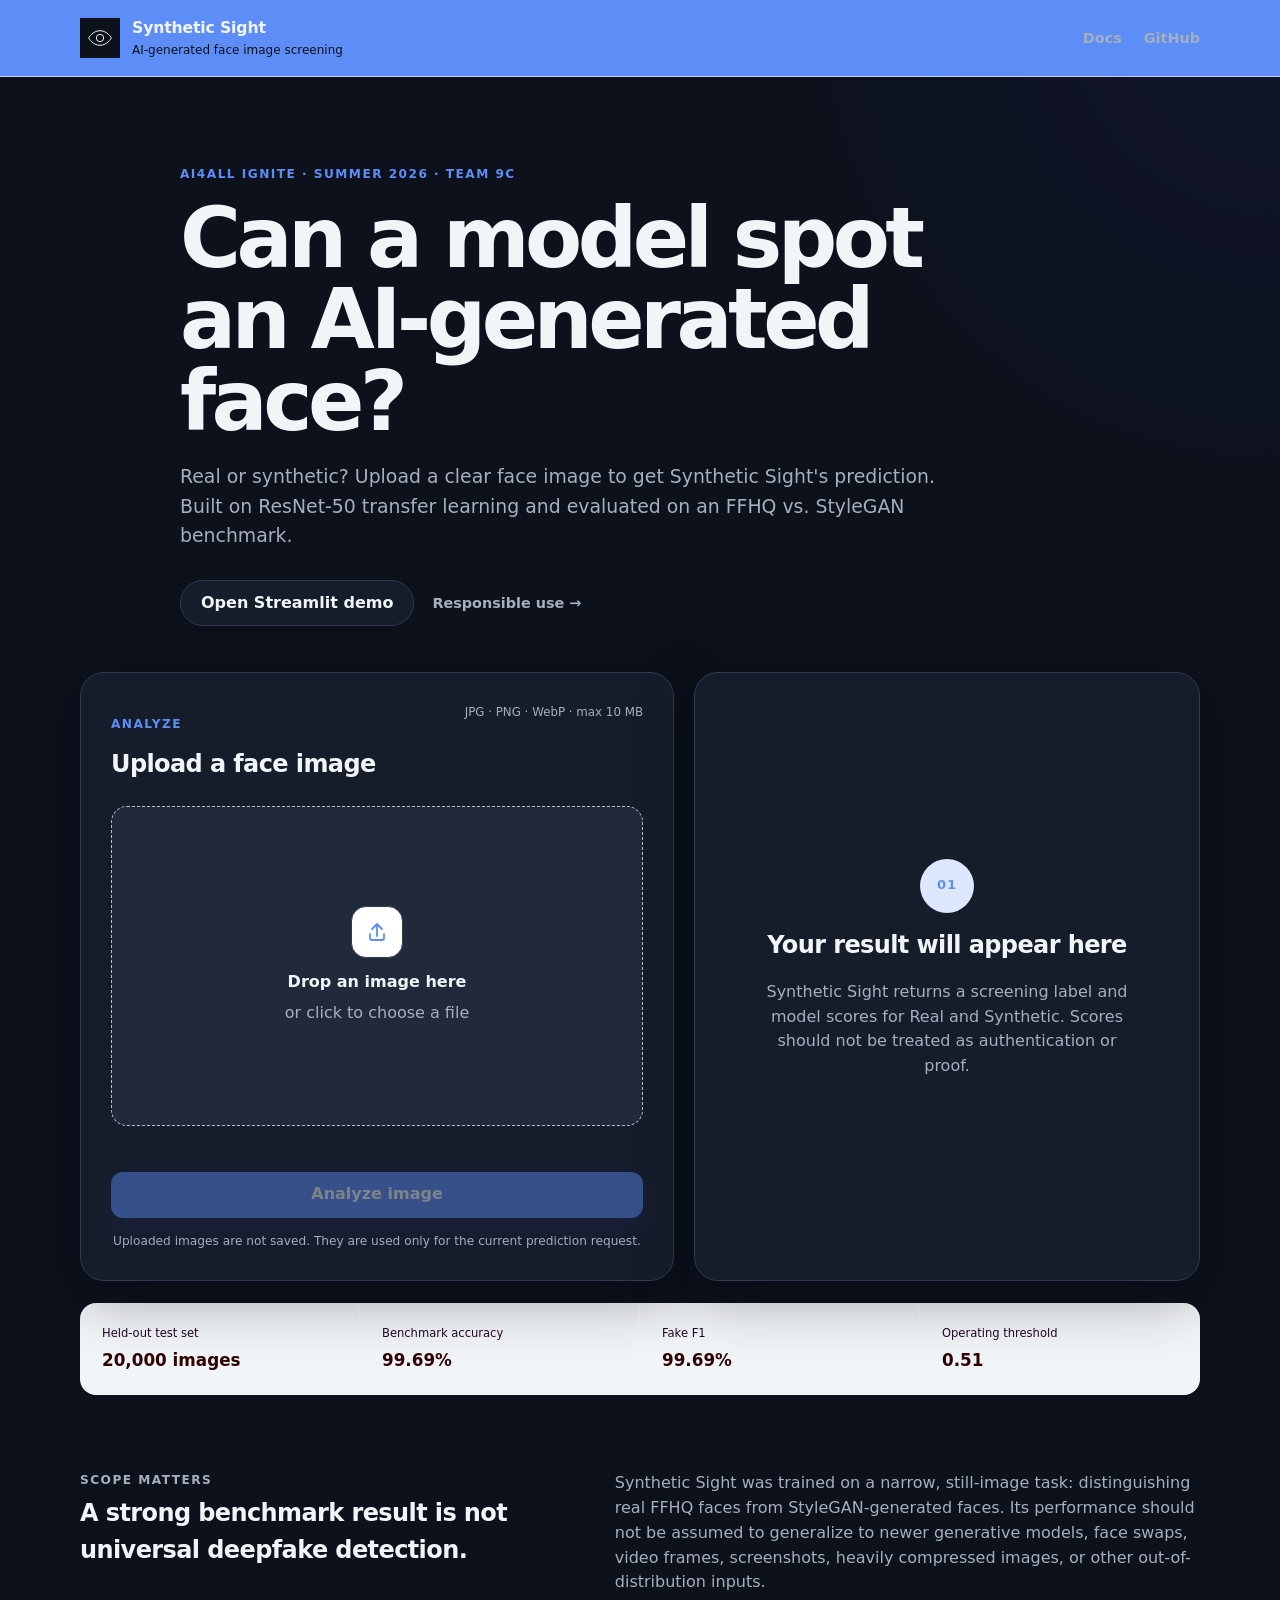
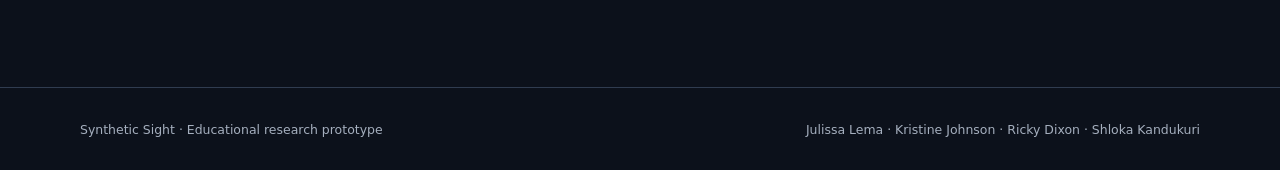
==== docs/index.html @ 26581210 "Publish frontend through GitHub Pages" ====
<!doctype html>
<html lang="en">
<head>
  <meta charset="utf-8" />
  <meta name="viewport" content="width=device-width, initial-scale=1" />
  <meta
    name="description"
    content="Synthetic Sight — a research prototype for screening still face images for StyleGAN-like synthetic patterns."
  />
  <meta name="theme-color" content="#111827" />
  <title>Synthetic Sight</title>
  <link rel="stylesheet" href="./styles.css" />
</head>
<body>
  <header class="site-header">
    <div class="shell header-inner">
      <a class="brand" href="./" aria-label="Synthetic Sight home">
        <span class="brand-mark" aria-hidden="true">
          <svg viewBox="0 0 64 64" role="img">
            <path d="M4 32s10-18 28-18 28 18 28 18-10 18-28 18S4 32 4 32Z"></path>
            <circle cx="32" cy="32" r="9"></circle>
          </svg>
        </span>
        <span>
          <strong>Synthetic Sight</strong>
          <small>AI-generated face image screening</small>
        </span>
      </a>

      <nav class="nav-links" aria-label="Project links">
        <a href="https://github.com/kristinealli/SyntheticSight/tree/main/docs" target="_blank" rel="noreferrer">Docs</a>
        <a href="https://github.com/kristinealli/SyntheticSight" target="_blank" rel="noreferrer">GitHub</a>
      </nav>
    </div>
  </header>

  <main>
    <section class="hero shell">
      <div class="eyebrow">AI4ALL Ignite · Summer 2026 · Team 9C</div>
      <h1>Can a model spot an AI-generated face?</h1>
      <p class="hero-copy">
        Real or synthetic? Upload a clear face image to get Synthetic Sight's prediction.
        Built on ResNet-50 transfer learning and evaluated on an FFHQ vs. StyleGAN benchmark.
      </p>
      <div class="hero-actions">
        <a class="button button-secondary" id="streamlit-link"
          href="https://syntheticsight-ai4allgroup09c.streamlit.app/"
          target="_blank" rel="noreferrer">Open Streamlit demo</a>
        <a class="text-link" href="https://github.com/kristinealli/SyntheticSight/blob/main/docs/bias-and-ethics.md"
          target="_blank" rel="noreferrer">Responsible use →</a>
      </div>
    </section>

    <section class="workspace shell" aria-labelledby="analyze-heading">
      <div class="panel upload-panel">
        <div class="panel-heading">
          <div>
            <p class="section-kicker">Analyze</p>
            <h2 id="analyze-heading">Upload a face image</h2>
          </div>
          <span class="format-note">JPG · PNG · WebP · max 10 MB</span>
        </div>

        <input id="file-input" type="file" accept="image/jpeg,image/png,image/webp" hidden />

        <div
          id="drop-zone"
          class="drop-zone"
          role="button"
          tabindex="0"
          aria-controls="file-input"
          aria-label="Choose an image or drop an image here"
        >
          <div id="drop-prompt" class="drop-prompt">
            <div class="upload-icon" aria-hidden="true">
              <svg viewBox="0 0 24 24">
                <path d="M12 16V4m0 0L7 9m5-5 5 5M5 14v4a2 2 0 0 0 2 2h10a2 2 0 0 0 2-2v-4"></path>
              </svg>
            </div>
            <strong>Drop an image here</strong>
            <span>or click to choose a file</span>
          </div>

          <div id="preview-wrap" class="preview-wrap" hidden>
            <img id="image-preview" alt="Preview of selected image" />
            <button id="change-image" class="image-action" type="button">Choose another</button>
          </div>
        </div>

        <div id="status" class="status" role="status" aria-live="polite"></div>

        <button id="analyze-button" class="button button-primary analyze-button" type="button" disabled>
          Analyze image
        </button>

        <p class="privacy-note">
          Uploaded images are not saved. They are used only for the current prediction request.
        </p>
      </div>

      <aside class="panel result-panel" aria-labelledby="result-heading">
        <div id="result-empty" class="result-empty">
          <div class="result-icon" aria-hidden="true">01</div>
          <h2 id="result-heading">Your result will appear here</h2>
          <p>
            Synthetic Sight returns a screening label and model scores for Real and Synthetic.
            Scores should not be treated as authentication or proof.
          </p>
        </div>

        <div id="result-content" hidden>
          <p class="section-kicker">Screening result</p>
          <div class="result-title-row">
            <div>
              <h2 id="result-label">—</h2>
              <p id="result-summary" class="result-summary"></p>
            </div>
            <span id="result-badge" class="result-badge"></span>
          </div>

          <div class="score-block">
            <div class="score-row">
              <div class="score-label">
                <span>Synthetic score</span>
                <strong id="synthetic-score">—</strong>
              </div>
              <div class="meter" aria-hidden="true">
                <span id="synthetic-meter"></span>
              </div>
            </div>

            <div class="score-row">
              <div class="score-label">
                <span>Real score</span>
                <strong id="real-score">—</strong>
              </div>
              <div class="meter" aria-hidden="true">
                <span id="real-meter"></span>
              </div>
            </div>
          </div>

          <dl class="result-meta">
            <div>
              <dt>Decision threshold</dt>
              <dd id="threshold">—</dd>
            </div>
            <div>
              <dt>Model</dt>
              <dd>ResNet-50</dd>
            </div>
          </dl>

          <div class="caveat">
            <strong>Interpret with care.</strong>
            <p id="caveat-text">
              Screening indication only; this prediction does not authenticate image provenance.
            </p>
          </div>
        </div>
      </aside>
    </section>

    <section class="model-strip shell" aria-label="Model summary">
      <div>
        <span>Held-out test set</span>
        <strong>20,000 images</strong>
      </div>
      <div>
        <span>Benchmark accuracy</span>
        <strong>99.69%</strong>
      </div>
      <div>
        <span>Fake F1</span>
        <strong>99.69%</strong>
      </div>
      <div>
        <span>Operating threshold</span>
        <strong>0.51</strong>
      </div>
    </section>

    <section class="scope shell">
      <div>
        <p class="section-kicker">Scope matters</p>
        <h2>A strong benchmark result is not universal deepfake detection.</h2>
      </div>
      <p>
        Synthetic Sight was trained on a narrow, still-image task: distinguishing real FFHQ faces from StyleGAN-generated faces.
        Its performance should not be assumed to generalize to newer generative models, face swaps, video frames, screenshots,
        heavily compressed images, or other out-of-distribution inputs.
      </p>
    </section>
  </main>

  <footer class="site-footer">
    <div class="shell footer-inner">
      <p>Synthetic Sight · Educational research prototype</p>
      <p>Julissa Lema · Kristine Johnson · Ricky Dixon · Shloka Kandukuri</p>
    </div>
  </footer>

  <script src="./config.js"></script>
  <script src="./app.js"></script>
</body>
</html>
---- docs/styles.css ----
/* :root {
  --bg: #1A150B;
  --surface: #5B342B;
  --surface-muted: #3D3421;
  --ink: hsl(F1DDD0);
  --ink-soft: #faf4f3;
  --line: #F3E6CB;
  --accent: #D25149;
  --accent-dark: #65231F;
  --accent-soft: #EQAF8E;
  --synthetic: #D25149;
  --real: #635639;
  --danger: #402B1C;
  --danger-soft: #E0AF8E;
  --shadow: 0 18px 60px rgba(17, 24, 39, 0.08);
  --radius-lg: 24px;
  --radius-md: 16px;
  --radius-sm: 10px;
  --shell: 1120px;
} */

/* :root {
  --bg: #0E0E11;
  --surface: #1A1A20;
  --surface-muted: #25252D;

  --ink: #F5F2EE;
  --ink-soft: #AAA7B0;
  --line: #35353F;

  --accent: #D95D67;
  --accent-dark: #913C45;
  --accent-soft: #F7DADD;

  --synthetic: #D95D67;
  --real: #6F8F84;

  --danger: #B6434D;
  --danger-soft: #F8DEDF;

  --shadow: 0 18px 60px rgba(0, 0, 0, 0.28);
  --radius-lg: 24px;
  --radius-md: 16px;
  --radius-sm: 10px;
  --shell: 1120px;
} */

:root {
  --bg: #0C111B;
  --surface: #151D2B;
  --surface-muted: #202A3B;

  --ink: #F2F5F8;
  --ink-soft: #A5AFBE;
  --line: #303C50;

  --accent: #5D8EF7;
  --accent-dark: #315DBA;
  --accent-soft: #DDE8FF;

  --synthetic: #E56473;
  --real: #61A89D;

  --danger: #C94958;
  --danger-soft: #F7DDE1;

  --shadow: 0 18px 60px rgba(4, 9, 20, 0.36);
  --radius-lg: 24px;
  --radius-md: 16px;
  --radius-sm: 10px;
  --shell: 1120px;
}

/* :root {
  --bg: #17120F;
  --surface: #2A201C;
  --surface-muted: #382B25;

  --ink: #F1E8DE;
  --ink-soft: #C2B4A7;
  --line: #514039;

  --accent: #D4655B;
  --accent-dark: #8A3933;
  --accent-soft: #F2CFC8;

  --synthetic: #D4655B;
  --real: #8A9270;

  --danger: #A7423A;
  --danger-soft: #F3D3CE;

  --shadow: 0 18px 60px rgba(12, 7, 5, 0.34);
  --radius-lg: 24px;
  --radius-md: 16px;
  --radius-sm: 10px;
  --shell: 1120px;
} */

* {
  box-sizing: border-box;
}

html {
  scroll-behavior: smooth;
}

body {
  margin: 0;
  background:
    radial-gradient(circle at top right, rgba(79, 70, 229, 0.08), transparent 34rem),
    var(--bg);
  color: var(--ink);
  font-family:
    Inter, ui-sans-serif, system-ui, -apple-system, BlinkMacSystemFont, "Segoe UI",
    sans-serif;
  line-height: 1.55;
}

button,
input {
  font: inherit;
}

button,
a {
  -webkit-tap-highlight-color: transparent;
}

a {
  color: inherit;
}

.shell {
  width: min(calc(100% - 40px), var(--shell));
  margin-inline: auto;
}

.site-header {
  border-bottom: 1px solid rgba(223, 227, 232, 0.8);
  background:#5D8EF7;
  backdrop-filter: blur(14px);
  position: sticky;
  top: 0;
  z-index: 20;
}

.header-inner,
.footer-inner {
  display: flex;
  align-items: center;
  justify-content: space-between;
  gap: 24px;
}

.header-inner {
  min-height: 76px;
}

.brand {
  display: inline-flex;
  align-items: center;
  gap: 12px;
  text-decoration: none;
}

.brand-mark {
  width: 40px;
  height: 40px;
  display: grid;
  place-items: center;cd /
  border-radius: 12px;
  background: var(--bg);
}

.brand-mark svg {
  width: 26px;
  height: 26px;
  fill: none;
  stroke: white;
  stroke-width: 2.3;
}

.brand strong,
.brand small {
  display: block;
}

.brand strong {
  font-size: 0.98rem;
  letter-spacing: -0.01em;
}

.brand small {
  margin-top: 1px;
  color:var(--bg);
  font-size: 0.75rem;
}

.nav-links {
  display: flex;
  gap: 22px;
}

.nav-links a,
.text-link {
  color: var(--ink-soft);
  text-decoration: none;
  font-size: 0.9rem;
  font-weight: 650;
}

.nav-links a:hover,
.text-link:hover {
  color: var(--ink);
}

.hero {
  padding: 88px 0 46px;
  max-width: 920px;
}

.eyebrow,
.section-kicker {
  color: var(--accent);
  font-size: 0.76rem;
  font-weight: 800;
  letter-spacing: 0.12em;
  text-transform: uppercase;
}

.hero h1 {
  max-width: 780px;
  margin: 14px 0 20px;
  font-size: clamp(2.6rem, 7vw, 5.2rem);
  line-height: 0.98;
  letter-spacing: -0.055em;
}

.hero-copy {
  max-width: 760px;
  margin: 0;
  color: var(--ink-soft);
  font-size: clamp(1rem, 2vw, 1.18rem);
}

.hero-actions {
  display: flex;
  align-items: center;
  gap: 18px;
  margin-top: 30px;
}

.button {
  border: 0;
  border-radius: 999px;
  cursor: pointer;
  display: inline-flex;
  align-items: center;
  justify-content: center;
  min-height: 46px;
  padding: 0 20px;
  font-weight: 750;
  text-decoration: none;
  transition: transform 0.16s ease, box-shadow 0.16s ease, opacity 0.16s ease;
}

.button:hover:not(:disabled) {
  transform: translateY(-1px);
}

.button-primary {
  color: rgb(249, 249, 249);
  background: var(--accent);
  box-shadow: 0 10px 24px rgba(79, 70, 229, 0.22);
}

.button-primary:hover:not(:disabled) {
  background: var(--accent-dark);
}

.button-secondary {
  background: var(--surface);
  border: 1px solid var(--line);
}

.button:disabled {
  cursor: not-allowed;
  opacity: 0.46;
}

.workspace {
  display: grid;
  grid-template-columns: minmax(0, 1.08fr) minmax(300px, 0.92fr);
  gap: 20px;
  align-items: stretch;
}

.panel {
  background: var(--surface);
  border: 1px solid var(--line);
  border-radius: var(--radius-lg);
  box-shadow: var(--shadow);
}

.upload-panel {
  padding: 30px;
}

.result-panel {
  padding: 30px;
  min-height: 530px;
  display: flex;
}

.panel-heading {
  display: flex;
  align-items: flex-start;
  justify-content: space-between;
  gap: 20px;
  margin-bottom: 22px;
}

.panel-heading h2,
.result-panel h2,
.scope h2 {
  margin: 5px 0 0;
  letter-spacing: -0.025em;
}

.format-note {
  color: var(--ink-soft);
  font-size: 0.74rem;
  white-space: nowrap;
}

.drop-zone {
  min-height: 320px;
  border: 1.5px dashed #b9c0ca;
  border-radius: var(--radius-md);
  background: var(--surface-muted);
  display: grid;
  place-items: center;
  overflow: hidden;
  cursor: pointer;
  outline: none;
  transition: border-color 0.16s ease, background 0.16s ease, box-shadow 0.16s ease;
}

.drop-zone:hover,
.drop-zone:focus-visible,
.drop-zone.is-dragging {
  border-color: var(--accent);
  background: var(--accent-soft);
  box-shadow: 0 0 0 4px rgba(79, 70, 229, 0.08);
}

.drop-prompt {
  display: flex;
  flex-direction: column;
  align-items: center;
  gap: 6px;
  color: var(--ink-soft);
}

.drop-prompt strong {
  color: var(--ink);
}

.upload-icon {
  width: 52px;
  height: 52px;
  display: grid;
  place-items: center;
  margin-bottom: 6px;
  border-radius: 15px;
  background: white;
  border: 1px solid var(--line);
}

.upload-icon svg {
  width: 24px;
  height: 24px;
  fill: none;
  stroke: var(--accent);
  stroke-width: 1.8;
  stroke-linecap: round;
  stroke-linejoin: round;
}

.preview-wrap {
  width: 100%;
  height: 320px;
  position: relative;
  background: #111827;
}

.preview-wrap img {
  width: 100%;
  height: 100%;
  display: block;
  object-fit: contain;
}

.image-action {
  position: absolute;
  right: 14px;
  bottom: 14px;
  border: 1px solid rgba(255, 255, 255, 0.38);
  border-radius: 999px;
  padding: 8px 12px;
  color: white;
  background: rgba(17, 24, 39, 0.78);
  backdrop-filter: blur(6px);
  cursor: pointer;
}

.status {
  min-height: 24px;
  margin: 14px 2px 8px;
  color: var(--ink-soft);
  font-size: 0.86rem;
}

.status.is-error {
  color: var(--danger);
}

.analyze-button {
  width: 100%;
  border-radius: 12px;
}

.privacy-note {
  margin: 14px 2px 0;
  color: var(--ink-soft);
  font-size: 0.76rem;
}

.result-empty,
#result-content {
  width: 100%;
  align-self: center;
}

.result-empty {
  max-width: 380px;
  margin: auto;
  text-align: center;
}

.result-empty p {
  color: var(--ink-soft);
}

.result-icon {
  width: 54px;
  height: 54px;
  margin: 0 auto 14px;
  display: grid;
  place-items: center;
  border-radius: 50%;
  color: var(--accent);
  background: var(--accent-soft);
  font-size: 0.82rem;
  font-weight: 850;
  letter-spacing: 0.06em;
}

.result-title-row {
  display: flex;
  justify-content: space-between;
  gap: 18px;
  align-items: start;
}

.result-title-row h2 {
  font-size: 2.5rem;
  line-height: 1;
}

.result-summary {
  margin: 8px 0 0;
  color: var(--ink-soft);
}

.result-badge {
  border-radius: 999px;
  padding: 7px 10px;
  font-size: 0.72rem;
  font-weight: 800;
}

.result-badge.synthetic {
  color: var(--synthetic);
  background: #f3e8ff;
}

.result-badge.real {
  color: var(--real);
  background: #ccfbf1;
}

.score-block {
  display: grid;
  gap: 20px;
  margin: 32px 0;
}

.score-label {
  display: flex;
  justify-content: space-between;
  gap: 12px;
  margin-bottom: 8px;
  font-size: 0.88rem;
}

.score-label span {
  color: var(--ink-soft);
}

.meter {
  height: 10px;
  overflow: hidden;
  border-radius: 999px;
  background: #e9edf2;
}

.meter span {
  display: block;
  width: 0;
  height: 100%;
  border-radius: inherit;
  transition: width 0.45s ease;
}

#synthetic-meter {
  background: var(--synthetic);
}

#real-meter {
  background: var(--real);
}

.result-meta {
  display: grid;
  grid-template-columns: 1fr 1fr;
  gap: 10px;
  margin: 0;
}

.result-meta>div {
  padding: 14px;
  border-radius: 12px;
  background: var(--surface-muted);
}

.result-meta dt {
  color: var(--ink-soft);
  font-size: 0.72rem;
}

.result-meta dd {
  margin: 4px 0 0;
  font-weight: 800;
}

.caveat {
  margin-top: 24px;
  padding: 16px;
  border-left: 3px solid var(--accent);
  background: var(--accent-soft);
  border-radius: 4px 12px 12px 4px;
}

.caveat p {
  margin: 5px 0 0;
  color: #4b5563;
  font-size: 0.84rem;
}

.model-strip {
  display: grid;
  grid-template-columns: repeat(4, 1fr);
  margin-top: 22px;
  background: var(--ink);
  color: rgb(48, 3, 3);
  border-radius: var(--radius-md);
  overflow: hidden;
}

.model-strip div {
  padding: 22px;
  border-right: 1px solid rgba(255, 255, 255, 0.12);
}

.model-strip div:last-child {
  border-right: 0;
}

.model-strip span,
.model-strip strong {
  display: block;
}

.model-strip span {
  color: #220626;
  font-size: 0.72rem;
}

.model-strip strong {
  margin-top: 4px;
  font-size: 1.05rem;
}

.scope {
  display: grid;
  grid-template-columns: 0.9fr 1.1fr;
  gap: 56px;
  padding-top: 76px;
  padding-bottom: 92px;
  align-items: start;
}

.scope p {
  color: var(--ink-soft);
  margin: 0;
}

.scope h2 {
  max-width: 480px;
}

.site-footer {
  border-top: 1px solid var(--line);
  color: var(--ink-soft);
  font-size: 0.78rem;
}

.footer-inner {
  min-height: 82px;
}

.footer-inner p {
  margin: 0;
}

@media (max-width: 820px) {

  .workspace,
  .scope {
    grid-template-columns: 1fr;
  }

  .result-panel {
    min-height: 420px;
  }

  .model-strip {
    grid-template-columns: 1fr 1fr;
  }

  .model-strip div:nth-child(2) {
    border-right: 0;
  }

  .model-strip div:nth-child(-n+2) {
    border-bottom: 1px solid rgba(255, 255, 255, 0.12);
  }

  .scope {
    gap: 22px;
  }
}

@media (max-width: 560px) {
  .shell {
    width: min(calc(100% - 24px), var(--shell));
  }

  .header-inner {
    min-height: 68px;
  }

  .brand small,
  .nav-links a:first-child {
    display: none;
  }

  .hero {
    padding-top: 60px;
  }

  .hero h1 {
    font-size: 3rem;
  }

  .hero-actions {
    align-items: flex-start;
    flex-direction: column;
  }

  .upload-panel,
  .result-panel {
    padding: 20px;
  }

  .panel-heading {
    display: block;
  }

  .format-note {
    display: block;
    margin-top: 6px;
  }

  .drop-zone,
  .preview-wrap {
    min-height: 260px;
    height: 260px;
  }

  .model-strip {
    grid-template-columns: 1fr;
  }

  .model-strip div {
    border-right: 0;
    border-bottom: 1px solid rgba(255, 255, 255, 0.12);
  }

  .model-strip div:last-child {
    border-bottom: 0;
  }

  .footer-inner {
    display: block;
    padding: 22px 0;
  }

  .footer-inner p+p {
    margin-top: 6px;
  }
}
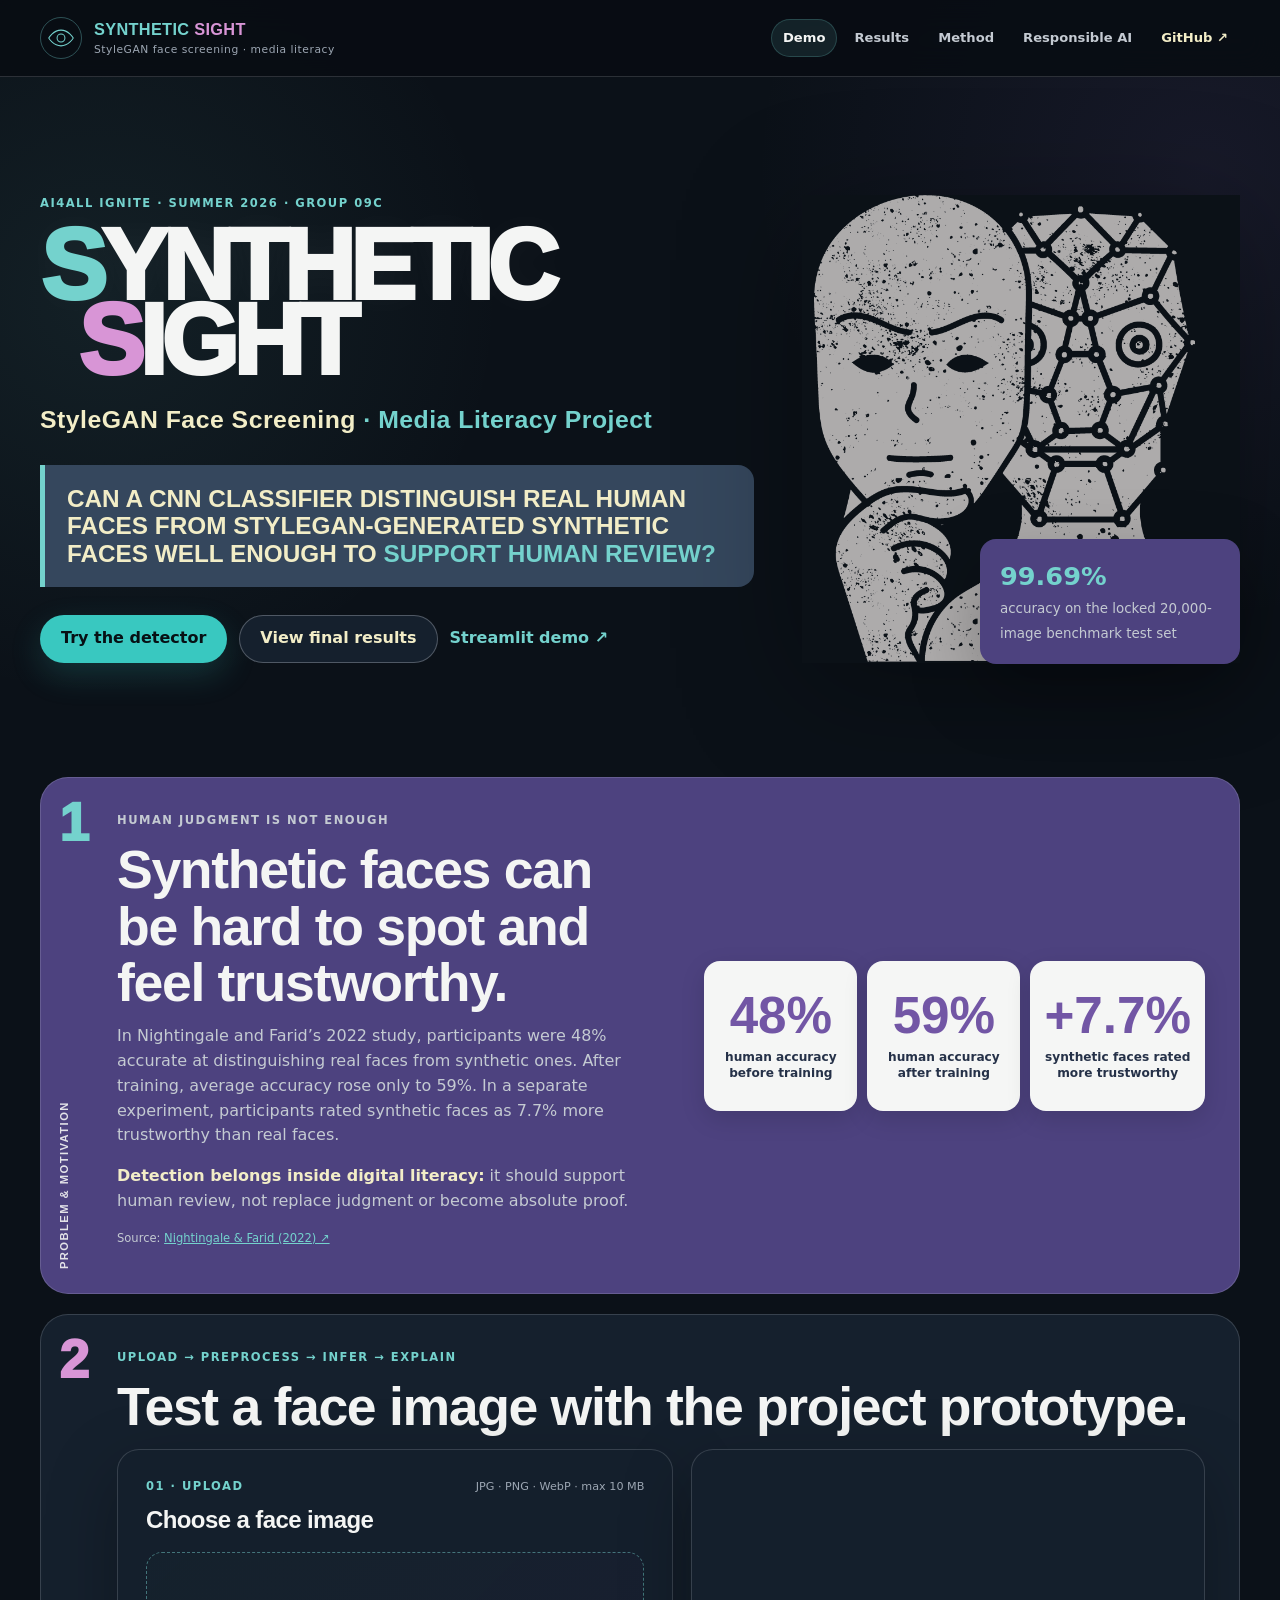
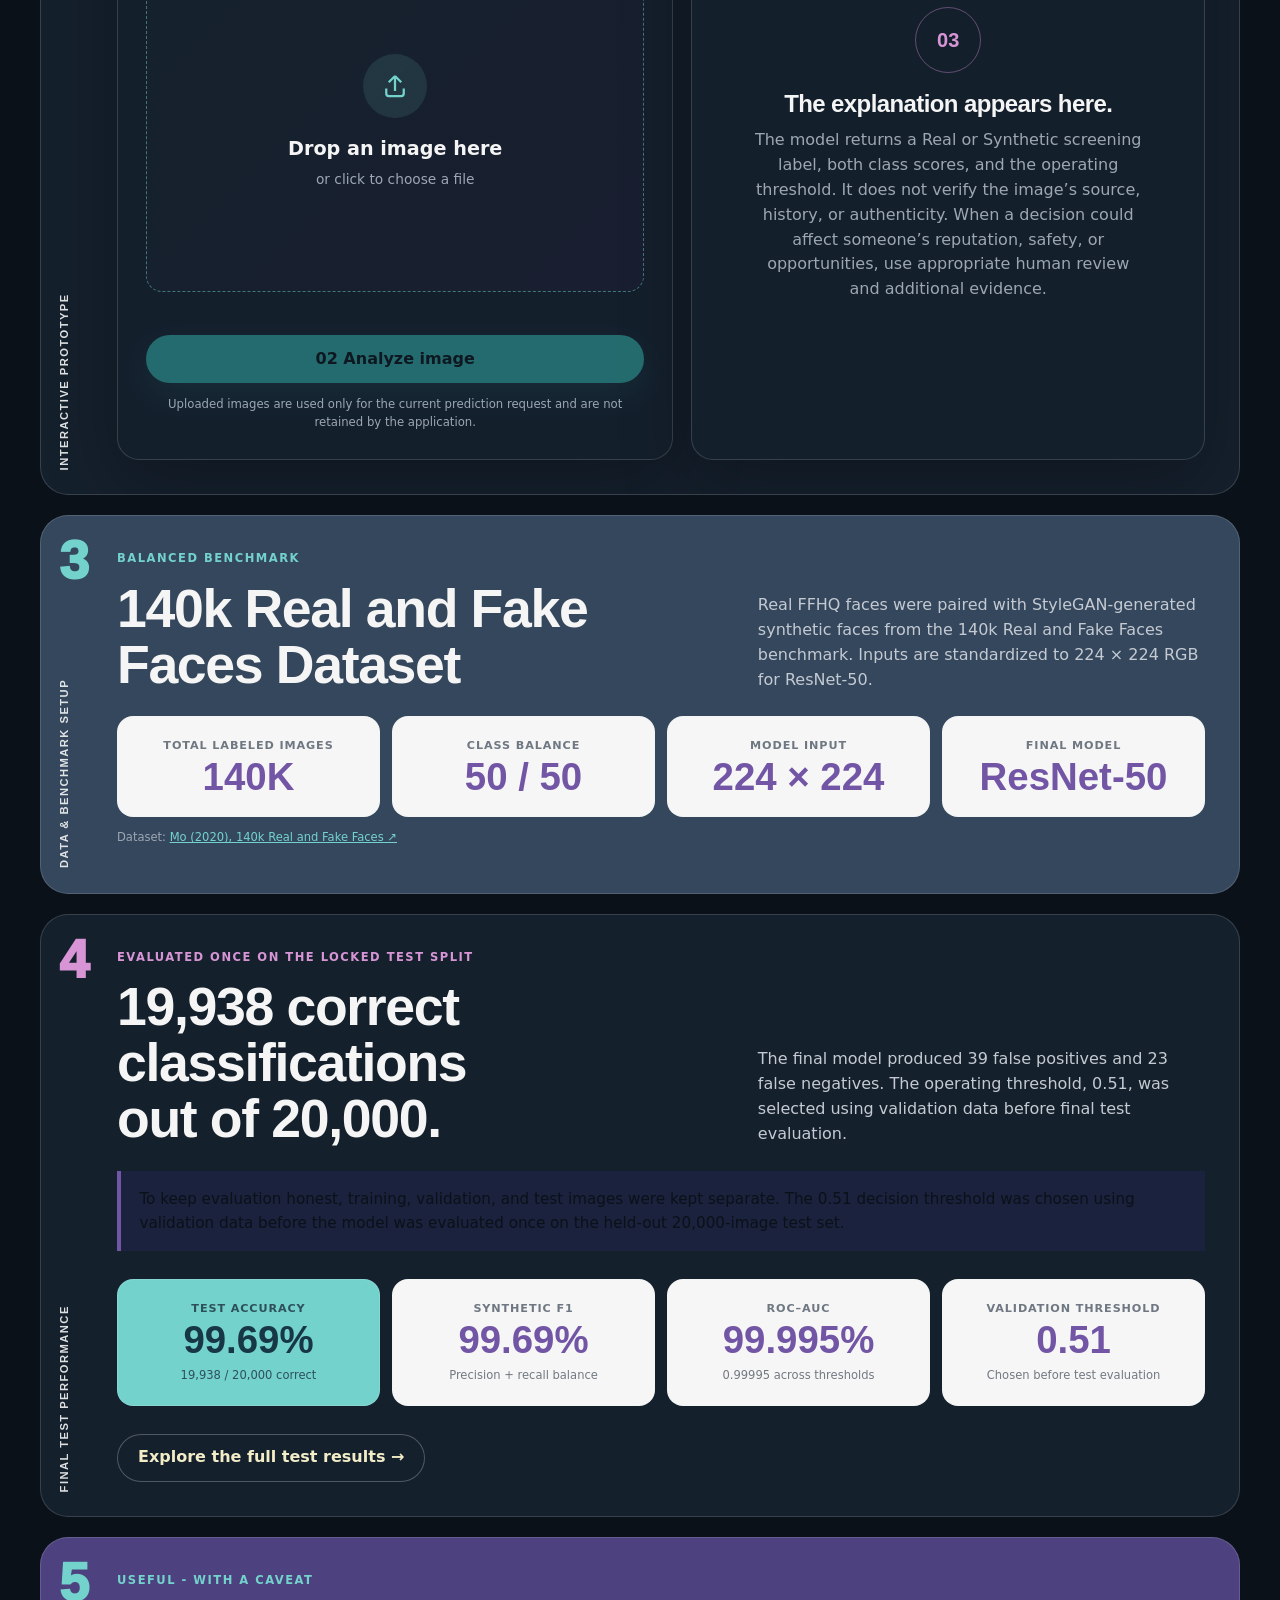
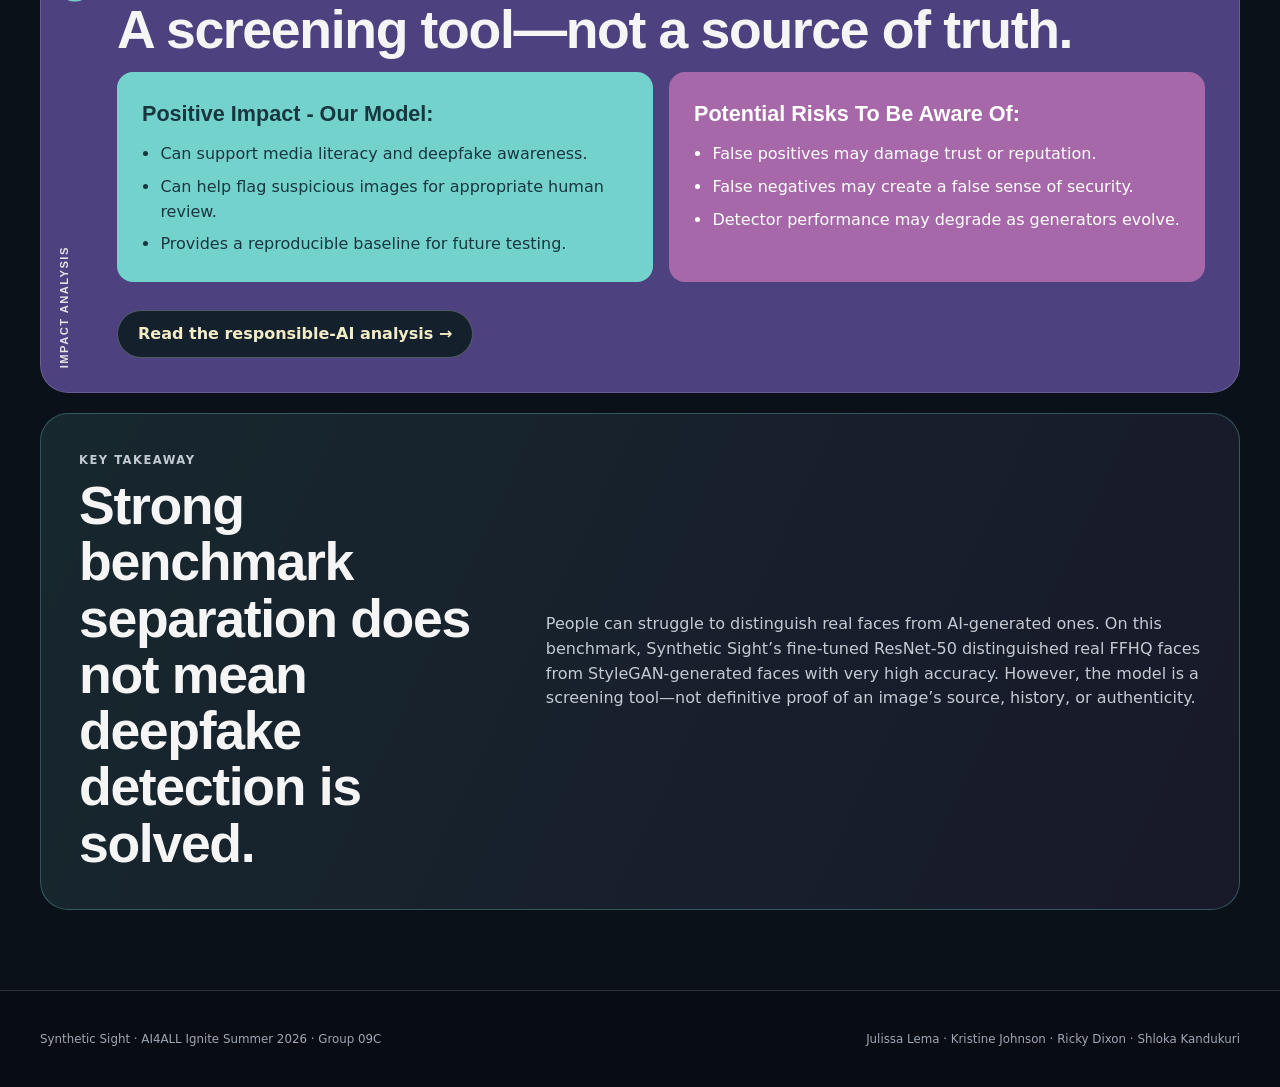
==== commit 038e77ff: "Update Synthetic Sight website and upload interface" ====
--- a/docs/index.html
+++ b/docs/index.html
@@ -1,206 +1,284 @@
 <!doctype html>
 <html lang="en">
+
 <head>
   <meta charset="utf-8" />
   <meta name="viewport" content="width=device-width, initial-scale=1" />
-  <meta
-    name="description"
-    content="Synthetic Sight — a research prototype for screening still face images for StyleGAN-like synthetic patterns."
-  />
-  <meta name="theme-color" content="#111827" />
-  <title>Synthetic Sight</title>
+  <meta name="description"
+    content="Synthetic Sight is an AI4ALL Ignite project that uses computer vision to flag visual patterns associated with StyleGAN-generated face images for human review." />
+  <meta name="theme-color" content="#0b1118" />
+  <title>Synthetic Sight · StyleGAN Face Screening</title>
   <link rel="stylesheet" href="./styles.css" />
 </head>
+
 <body>
   <header class="site-header">
     <div class="shell header-inner">
-      <a class="brand" href="./" aria-label="Synthetic Sight home">
+      <a class="brand" href="./index.html" aria-label="Synthetic Sight home">
         <span class="brand-mark" aria-hidden="true">
-          <svg viewBox="0 0 64 64" role="img">
+          <svg viewBox="0 0 64 64">
             <path d="M4 32s10-18 28-18 28 18 28 18-10 18-28 18S4 32 4 32Z"></path>
             <circle cx="32" cy="32" r="9"></circle>
           </svg>
         </span>
         <span>
-          <strong>Synthetic Sight</strong>
-          <small>AI-generated face image screening</small>
+          <strong class="brand-title"><span class="brand-synthetic">Synthetic</span> <span
+              class="brand-sight">Sight</span></strong>
+          <small>StyleGAN face screening · media literacy</small>
         </span>
       </a>
-
       <nav class="nav-links" aria-label="Project links">
-        <a href="https://github.com/kristinealli/SyntheticSight/tree/main/docs" target="_blank" rel="noreferrer">Docs</a>
-        <a href="https://github.com/kristinealli/SyntheticSight" target="_blank" rel="noreferrer">GitHub</a>
+        <a class="active" href="./index.html">Demo</a>
+        <a href="./results.html">Results</a>
+        <a href="./methodology.html">Method</a>
+        <a href="./responsible-ai.html">Responsible AI</a>
+        <a class="nav-github" href="https://github.com/kristinealli/SyntheticSight" target="_blank"
+          rel="noreferrer">GitHub ↗</a>
       </nav>
     </div>
   </header>
 
   <main>
     <section class="hero shell">
-      <div class="eyebrow">AI4ALL Ignite · Summer 2026 · Team 9C</div>
-      <h1>Can a model spot an AI-generated face?</h1>
-      <p class="hero-copy">
-        Real or synthetic? Upload a clear face image to get Synthetic Sight's prediction.
-        Built on ResNet-50 transfer learning and evaluated on an FFHQ vs. StyleGAN benchmark.
+      <div class="hero-copy-wrap">
+        <div class="eyebrow">AI4ALL Ignite · Summer 2026 · Group 09C</div>
+        <h1 class="hero-wordmark" aria-label="Synthetic Sight"><span class="synthetic">Synthetic</span><span
+            class="sight">S<em>ight</em></span></h1>
+        <p class="hero-subtitle">StyleGAN Face Screening <span>· Media Literacy Project</span></p>
+        <p class="hero-question">Can a CNN classifier distinguish real human faces from StyleGAN-generated synthetic
+          faces well enough to <strong>support human review?</strong></p>
+        <div class="hero-actions">
+          <a class="button button-primary" href="#detector">Try the detector</a>
+          <a class="button button-secondary" href="./results.html">View final results</a>
+          <a class="text-link" id="streamlit-link" href="https://syntheticsight-ai4allgroup09c.streamlit.app/"
+            target="_blank" rel="noreferrer">Streamlit demo ↗</a>
+        </div>
+      </div>
+      <div class="hero-visual" aria-hidden="true">
+        <img src="./assets/synthetic-sight-face.png" alt="" />
+        <div class="hero-fact-card"><strong>99.69%</strong><span>accuracy on the locked 20,000-image benchmark test
+            set</span></div>
+      </div>
+    </section>
+
+    <section class="poster-section purple-panel shell" aria-labelledby="motivation-heading">
+      <span class="section-number">1</span>
+      <span class="vertical-label">Problem &amp; Motivation</span>
+      <div class="motivation-layout">
+        <div class="motivation-copy">
+          <p class="section-kicker">Human judgment is not enough</p>
+          <h2 id="motivation-heading">Synthetic faces can be hard to spot and feel trustworthy.</h2>
+          <p>In Nightingale and Farid’s 2022 study, participants were 48% accurate at distinguishing real faces from
+            synthetic ones. After training, average accuracy rose only to 59%. In a separate experiment, participants
+            rated
+            synthetic faces as 7.7% more trustworthy than real faces.</p>
+          <p><strong class="cream-text">Detection belongs inside digital literacy:</strong> it should support human
+            review, not replace judgment or become absolute proof.</p>
+          <p class="source-note">Source: <a href="https://doi.org/10.1073/pnas.2120481119" target="_blank"
+              rel="noreferrer">Nightingale &amp; Farid (2022) ↗</a></p>
+        </div>
+        <div class="stat-cards" aria-label="Human detection study statistics">
+          <div class="stat-card"><strong>48%</strong><span>human accuracy<br />before training</span></div>
+          <div class="stat-card"><strong>59%</strong><span>human accuracy<br />after training</span></div>
+          <div class="stat-card"><strong>+7.7%</strong><span>synthetic faces rated<br />more trustworthy</span></div>
+        </div>
+      </div>
+    </section>
+
+    <section id="detector" class="poster-section shell" aria-labelledby="analyze-heading">
+      <span class="section-number purple">2</span>
+      <span class="vertical-label">Interactive Prototype</span>
+      <div class="section-heading">
+        <p class="section-kicker">Upload → Preprocess → Infer → Explain</p>
+        <h2 id="analyze-heading">Test a face image with the project prototype.</h2>
+      </div>
+      <div class="workspace">
+        <div class="panel upload-panel">
+          <div class="panel-heading">
+            <div>
+              <p class="section-kicker">01 · Upload</p>
+              <h2>Choose a face image</h2>
+            </div>
+            <span class="format-note">JPG · PNG · WebP · max 10 MB</span>
+          </div>
+
+          <input id="file-input" type="file" accept="image/jpeg,image/png,image/webp" hidden />
+          <div id="drop-zone" class="drop-zone" role="button" tabindex="0" aria-controls="file-input"
+            aria-label="Choose an image or drop an image here">
+            <div id="drop-prompt" class="drop-prompt">
+              <div class="upload-icon" aria-hidden="true"><svg viewBox="0 0 24 24">
+                  <path d="M12 16V4m0 0L7 9m5-5 5 5M5 14v4a2 2 0 0 0 2 2h10a2 2 0 0 0 2-2v-4"></path>
+                </svg></div>
+              <strong>Drop an image here</strong>
+              <span>or click to choose a file</span>
+            </div>
+            <div id="preview-wrap" class="preview-wrap" hidden>
+              <img id="image-preview" alt="Preview of selected image" />
+              <button id="change-image" class="image-action" type="button">Choose another</button>
+            </div>
+          </div>
+
+          <div id="status" class="status" role="status" aria-live="polite"></div>
+          <button id="analyze-button" class="button button-primary analyze-button" type="button" disabled>02 Analyze
+            image</button>
+          <p class="privacy-note">Uploaded images are used only for the current prediction request and are not retained
+            by the application.</p>
+        </div>
+
+        <aside class="panel result-panel" aria-labelledby="result-heading">
+          <div id="result-empty" class="result-empty">
+            <div class="result-icon" aria-hidden="true">03</div>
+            <h2 id="result-heading">The explanation appears here.</h2>
+            <p>
+              The model returns a Real or Synthetic screening label, both class scores, and the operating threshold.
+              It does not verify the image’s source, history, or authenticity. When a decision could affect someone’s
+              reputation, safety, or opportunities, use appropriate human review and additional evidence.
+            </p>
+          </div>
+
+          <div id="result-content" hidden>
+            <p class="section-kicker purple">Screening result</p>
+            <div class="result-title-row">
+              <div>
+                <h2 id="result-label">—</h2>
+                <p id="result-summary" class="result-summary"></p>
+              </div>
+              <span id="result-badge" class="result-badge"></span>
+            </div>
+            <div class="score-block">
+              <div class="score-row">
+                <div class="score-label"><span>Synthetic score</span><strong id="synthetic-score">—</strong></div>
+                <div class="meter" aria-hidden="true"><span id="synthetic-meter"></span></div>
+              </div>
+              <div class="score-row">
+                <div class="score-label"><span>Real score</span><strong id="real-score">—</strong></div>
+                <div class="meter" aria-hidden="true"><span id="real-meter"></span></div>
+              </div>
+            </div>
+            <dl class="result-meta">
+              <div>
+                <dt>Decision threshold</dt>
+                <dd id="threshold">—</dd>
+              </div>
+              <div>
+                <dt>Model</dt>
+                <dd>ResNet-50</dd>
+              </div>
+            </dl>
+            <div class="caveat"><strong>Interpret with care.</strong>
+              <p id="caveat-text">This prediction is a review signal only; it does not verify the image’s source,
+                history, or authenticity.</p>
+            </div>
+          </div>
+        </aside>
+      </div>
+    </section>
+
+    <section class="poster-section slate-panel shell" aria-labelledby="benchmark-heading">
+      <span class="section-number">3</span>
+      <span class="vertical-label">Data &amp; Benchmark Setup</span>
+      <div class="section-heading-row">
+        <div>
+          <p class="section-kicker">Balanced benchmark</p>
+          <h2 id="benchmark-heading">140k Real and Fake Faces Dataset</h2>
+        </div>
+        <p>Real FFHQ faces were paired with StyleGAN-generated synthetic faces from the 140k Real and Fake Faces
+          benchmark. Inputs are standardized to 224 × 224 RGB for ResNet-50.</p>
+      </div>
+      <div class="model-strip" aria-label="Dataset and model summary">
+        <div><span>Total labeled images</span><strong>140K</strong></div>
+        <div><span>Class balance</span><strong>50 / 50</strong></div>
+        <div><span>Model Input</span><strong>224 × 224</strong></div>
+        <div><span>Final model</span><strong>ResNet-50</strong></div>
+      </div>
+      <p class="source-note">Dataset: <a href="https://www.kaggle.com/datasets/xhlulu/140k-real-and-fake-faces"
+          target="_blank" rel="noreferrer">Mo (2020), 140k Real and Fake Faces ↗</a></p>
+    </section>
+
+    <section class="poster-section shell" aria-labelledby="performance-heading">
+      <span class="section-number purple">4</span>
+      <span class="vertical-label">Final Test Performance</span>
+      <div class="section-heading-row">
+        <div>
+          <p class="section-kicker purple">Evaluated once on the locked test split</p>
+          <h2 id="performance-heading">19,938 correct classifications out of 20,000.</h2>
+        </div>
+        <p>The final model produced 39 false positives and 23 false negatives. The operating threshold, 0.51, was
+          selected using validation data before final test evaluation.</p>
+      </div>
+
+      <p class="evaluation-note">
+        To keep evaluation honest, training, validation, and test images were kept separate. The 0.51 decision threshold
+        was chosen using validation data before the model was evaluated once on the held-out 20,000-image test set.
       </p>
-      <div class="hero-actions">
-        <a class="button button-secondary" id="streamlit-link"
-          href="https://syntheticsight-ai4allgroup09c.streamlit.app/"
-          target="_blank" rel="noreferrer">Open Streamlit demo</a>
-        <a class="text-link" href="https://github.com/kristinealli/SyntheticSight/blob/main/docs/bias-and-ethics.md"
-          target="_blank" rel="noreferrer">Responsible use →</a>
-      </div>
-    </section>
-
-    <section class="workspace shell" aria-labelledby="analyze-heading">
-      <div class="panel upload-panel">
-        <div class="panel-heading">
-          <div>
-            <p class="section-kicker">Analyze</p>
-            <h2 id="analyze-heading">Upload a face image</h2>
-          </div>
-          <span class="format-note">JPG · PNG · WebP · max 10 MB</span>
-        </div>
-
-        <input id="file-input" type="file" accept="image/jpeg,image/png,image/webp" hidden />
-
-        <div
-          id="drop-zone"
-          class="drop-zone"
-          role="button"
-          tabindex="0"
-          aria-controls="file-input"
-          aria-label="Choose an image or drop an image here"
-        >
-          <div id="drop-prompt" class="drop-prompt">
-            <div class="upload-icon" aria-hidden="true">
-              <svg viewBox="0 0 24 24">
-                <path d="M12 16V4m0 0L7 9m5-5 5 5M5 14v4a2 2 0 0 0 2 2h10a2 2 0 0 0 2-2v-4"></path>
-              </svg>
-            </div>
-            <strong>Drop an image here</strong>
-            <span>or click to choose a file</span>
-          </div>
-
-          <div id="preview-wrap" class="preview-wrap" hidden>
-            <img id="image-preview" alt="Preview of selected image" />
-            <button id="change-image" class="image-action" type="button">Choose another</button>
-          </div>
-        </div>
-
-        <div id="status" class="status" role="status" aria-live="polite"></div>
-
-        <button id="analyze-button" class="button button-primary analyze-button" type="button" disabled>
-          Analyze image
-        </button>
-
-        <p class="privacy-note">
-          Uploaded images are not saved. They are used only for the current prediction request.
-        </p>
-      </div>
-
-      <aside class="panel result-panel" aria-labelledby="result-heading">
-        <div id="result-empty" class="result-empty">
-          <div class="result-icon" aria-hidden="true">01</div>
-          <h2 id="result-heading">Your result will appear here</h2>
-          <p>
-            Synthetic Sight returns a screening label and model scores for Real and Synthetic.
-            Scores should not be treated as authentication or proof.
-          </p>
-        </div>
-
-        <div id="result-content" hidden>
-          <p class="section-kicker">Screening result</p>
-          <div class="result-title-row">
-            <div>
-              <h2 id="result-label">—</h2>
-              <p id="result-summary" class="result-summary"></p>
-            </div>
-            <span id="result-badge" class="result-badge"></span>
-          </div>
-
-          <div class="score-block">
-            <div class="score-row">
-              <div class="score-label">
-                <span>Synthetic score</span>
-                <strong id="synthetic-score">—</strong>
-              </div>
-              <div class="meter" aria-hidden="true">
-                <span id="synthetic-meter"></span>
-              </div>
-            </div>
-
-            <div class="score-row">
-              <div class="score-label">
-                <span>Real score</span>
-                <strong id="real-score">—</strong>
-              </div>
-              <div class="meter" aria-hidden="true">
-                <span id="real-meter"></span>
-              </div>
-            </div>
-          </div>
-
-          <dl class="result-meta">
-            <div>
-              <dt>Decision threshold</dt>
-              <dd id="threshold">—</dd>
-            </div>
-            <div>
-              <dt>Model</dt>
-              <dd>ResNet-50</dd>
-            </div>
-          </dl>
-
-          <div class="caveat">
-            <strong>Interpret with care.</strong>
-            <p id="caveat-text">
-              Screening indication only; this prediction does not authenticate image provenance.
-            </p>
-          </div>
-        </div>
-      </aside>
-    </section>
-
-    <section class="model-strip shell" aria-label="Model summary">
+
+      <div class="metric-grid" aria-label="Final model performance">
+        <article class="metric-card metric-primary"><span>Test accuracy</span><strong>99.69%</strong>
+          <p>19,938 / 20,000 correct</p>
+        </article>
+        <article class="metric-card"><span>Synthetic F1</span><strong>99.69%</strong>
+          <p>Precision + recall balance</p>
+        </article>
+        <article class="metric-card"><span>ROC–AUC</span><strong>99.995%</strong>
+          <p>0.99995 across thresholds</p>
+        </article>
+        <article class="metric-card"><span>Validation threshold</span><strong>0.51</strong>
+          <p>Chosen before test evaluation</p>
+        </article>
+      </div>
+      <div class="hero-actions"><a class="button button-secondary" href="./results.html">Explore the full test results
+          →</a></div>
+    </section>
+
+    <section class="poster-section purple-panel shell" aria-labelledby="impact-heading">
+      <span class="section-number">5</span>
+      <span class="vertical-label">Impact Analysis</span>
+      <div class="section-heading">
+        <p class="section-kicker">Useful - with a caveat</p>
+        <h2 id="impact-heading">A screening tool—not a source of truth.</h2>
+      </div>
+      <div class="impact-grid">
+        <article class="impact-card positive">
+          <h3>Positive Impact - Our Model:</h3>
+          <ul>
+            <li>Can support media literacy and deepfake awareness.</li>
+            <li>Can help flag suspicious images for appropriate human review.</li>
+            <li>Provides a reproducible baseline for future testing.</li>
+          </ul>
+        </article>
+        <article class="impact-card risk">
+          <h3>Potential Risks To Be Aware Of: </h3>
+          <ul>
+            <li>False positives may damage trust or reputation.</li>
+            <li>False negatives may create a false sense of security.</li>
+            <li>Detector performance may degrade as generators evolve.</li>
+          </ul>
+        </article>
+      </div>
+      <div class="hero-actions"><a class="button button-secondary" href="./responsible-ai.html">Read the responsible-AI
+          analysis →</a></div>
+    </section>
+
+    <section class="scope-callout shell">
       <div>
-        <span>Held-out test set</span>
-        <strong>20,000 images</strong>
-      </div>
-      <div>
-        <span>Benchmark accuracy</span>
-        <strong>99.69%</strong>
-      </div>
-      <div>
-        <span>Fake F1</span>
-        <strong>99.69%</strong>
-      </div>
-      <div>
-        <span>Operating threshold</span>
-        <strong>0.51</strong>
-      </div>
-    </section>
-
-    <section class="scope shell">
-      <div>
-        <p class="section-kicker">Scope matters</p>
-        <h2>A strong benchmark result is not universal deepfake detection.</h2>
-      </div>
-      <p>
-        Synthetic Sight was trained on a narrow, still-image task: distinguishing real FFHQ faces from StyleGAN-generated faces.
-        Its performance should not be assumed to generalize to newer generative models, face swaps, video frames, screenshots,
-        heavily compressed images, or other out-of-distribution inputs.
-      </p>
+        <p class="section-kicker">Key takeaway</p>
+        <h2>Strong benchmark separation does not mean deepfake detection is solved.</h2>
+      </div>
+      <p>People can struggle to distinguish real faces from AI-generated ones. On this benchmark, Synthetic Sight’s
+        fine-tuned ResNet-50 distinguished real FFHQ faces from StyleGAN-generated faces with very high accuracy.
+        However, the model is a screening tool—not definitive proof of an image’s source, history, or authenticity.</p>
     </section>
   </main>
 
   <footer class="site-footer">
     <div class="shell footer-inner">
-      <p>Synthetic Sight · Educational research prototype</p>
-      <p>Julissa Lema · Kristine Johnson · Ricky Dixon · Shloka Kandukuri</p>
+      <p>Synthetic Sight · AI4ALL Ignite Summer 2026 · Group 09C</p>
+      <p class="footer-team">Julissa Lema · Kristine Johnson · Ricky Dixon · Shloka Kandukuri</p>
     </div>
   </footer>
 
   <script src="./config.js"></script>
   <script src="./app.js"></script>
 </body>
-</html>
+
+</html>
--- a/docs/styles.css
+++ b/docs/styles.css
@@ -1,120 +1,70 @@
-/* :root {
-  --bg: #1A150B;
-  --surface: #5B342B;
-  --surface-muted: #3D3421;
-  --ink: hsl(F1DDD0);
-  --ink-soft: #faf4f3;
-  --line: #F3E6CB;
-  --accent: #D25149;
-  --accent-dark: #65231F;
-  --accent-soft: #EQAF8E;
-  --synthetic: #D25149;
-  --real: #635639;
-  --danger: #402B1C;
-  --danger-soft: #E0AF8E;
-  --shadow: 0 18px 60px rgba(17, 24, 39, 0.08);
-  --radius-lg: 24px;
+:root {
+  --bg: #0b1118;
+  --bg-deep: #080d13;
+  --panel: #35475d;
+  --panel-dark: #15202d;
+  --panel-purple: #4d427f;
+  --panel-magenta: #a768aa;
+  --cream: #f2edc7;
+  --paper: #f5f6f5;
+  --ink: #f4f5f4;
+  --ink-soft: #c4cad2;
+  --ink-muted: #9da7b3;
+  --teal: #74d2cd;
+  --teal-strong: #39c8c0;
+  --teal-deep: #268f8c;
+  --purple: #7256a5;
+  --lavender: #d895d6;
+  --blue: #527ef0;
+  --coral: #eb6a7b;
+  --line: rgba(230, 234, 239, 0.16);
+  --line-strong: rgba(230, 234, 239, 0.28);
+  --shadow: 0 24px 70px rgba(0, 0, 0, 0.28);
+  --radius-xl: 28px;
+  --radius-lg: 22px;
   --radius-md: 16px;
-  --radius-sm: 10px;
-  --shell: 1120px;
-} */
-
-/* :root {
-  --bg: #0E0E11;
-  --surface: #1A1A20;
-  --surface-muted: #25252D;
-
-  --ink: #F5F2EE;
-  --ink-soft: #AAA7B0;
-  --line: #35353F;
-
-  --accent: #D95D67;
-  --accent-dark: #913C45;
-  --accent-soft: #F7DADD;
-
-  --synthetic: #D95D67;
-  --real: #6F8F84;
-
-  --danger: #B6434D;
-  --danger-soft: #F8DEDF;
-
-  --shadow: 0 18px 60px rgba(0, 0, 0, 0.28);
-  --radius-lg: 24px;
-  --radius-md: 16px;
-  --radius-sm: 10px;
-  --shell: 1120px;
-} */
-
-:root {
-  --bg: #0C111B;
-  --surface: #151D2B;
-  --surface-muted: #202A3B;
-
-  --ink: #F2F5F8;
-  --ink-soft: #A5AFBE;
-  --line: #303C50;
-
-  --accent: #5D8EF7;
-  --accent-dark: #315DBA;
-  --accent-soft: #DDE8FF;
-
-  --synthetic: #E56473;
-  --real: #61A89D;
-
-  --danger: #C94958;
-  --danger-soft: #F7DDE1;
-
-  --shadow: 0 18px 60px rgba(4, 9, 20, 0.36);
-  --radius-lg: 24px;
-  --radius-md: 16px;
-  --radius-sm: 10px;
-  --shell: 1120px;
-}
-
-/* :root {
-  --bg: #17120F;
-  --surface: #2A201C;
-  --surface-muted: #382B25;
-
-  --ink: #F1E8DE;
-  --ink-soft: #C2B4A7;
-  --line: #514039;
-
-  --accent: #D4655B;
-  --accent-dark: #8A3933;
-  --accent-soft: #F2CFC8;
-
-  --synthetic: #D4655B;
-  --real: #8A9270;
-
-  --danger: #A7423A;
-  --danger-soft: #F3D3CE;
-
-  --shadow: 0 18px 60px rgba(12, 7, 5, 0.34);
-  --radius-lg: 24px;
-  --radius-md: 16px;
-  --radius-sm: 10px;
-  --shell: 1120px;
-} */
+  --radius-sm: 11px;
+  --shell: 1200px;
+  --display: "Aptos Display", "Helvetica Neue", Arial, sans-serif;
+  --body: Inter, Aptos, "Segoe UI", system-ui, -apple-system, BlinkMacSystemFont, sans-serif;
+}
 
 * {
   box-sizing: border-box;
 }
 
+[hidden] {
+  display: none !important;
+}
+
 html {
   scroll-behavior: smooth;
+  background: var(--bg);
 }
 
 body {
   margin: 0;
+  color: var(--ink);
+  font-family: var(--body);
+  line-height: 1.55;
   background:
-    radial-gradient(circle at top right, rgba(79, 70, 229, 0.08), transparent 34rem),
+    radial-gradient(circle at 8% 7%, rgba(116, 210, 205, 0.08), transparent 25rem),
+    radial-gradient(circle at 94% 4%, rgba(114, 86, 165, 0.12), transparent 28rem),
     var(--bg);
-  color: var(--ink);
-  font-family:
-    Inter, ui-sans-serif, system-ui, -apple-system, BlinkMacSystemFont, "Segoe UI",
-    sans-serif;
-  line-height: 1.55;
+}
+
+body::before {
+  content: "";
+  position: fixed;
+  inset: 0;
+  pointer-events: none;
+  opacity: .09;
+  z-index: -1;
+  background-image:
+    linear-gradient(rgba(255, 255, 255, .05) 1px, transparent 1px),
+    linear-gradient(90deg, rgba(255, 255, 255, .05) 1px, transparent 1px);
+  background-size: 44px 44px;
+  mask-image: linear-gradient(to bottom, #000, transparent 72%);
 }
 
 button,
@@ -131,30 +81,36 @@
   color: inherit;
 }
 
+img {
+  max-width: 100%;
+  display: block;
+}
+
+figure {
+  margin: 0;
+}
+
 .shell {
   width: min(calc(100% - 40px), var(--shell));
   margin-inline: auto;
 }
 
+/* Header */
 .site-header {
-  border-bottom: 1px solid rgba(223, 227, 232, 0.8);
-  background:#5D8EF7;
-  backdrop-filter: blur(14px);
   position: sticky;
   top: 0;
-  z-index: 20;
-}
-
-.header-inner,
-.footer-inner {
+  z-index: 50;
+  border-bottom: 1px solid var(--line);
+  background: rgba(8, 13, 19, .9);
+  backdrop-filter: blur(16px);
+}
+
+.header-inner {
+  min-height: 76px;
   display: flex;
   align-items: center;
   justify-content: space-between;
-  gap: 24px;
-}
-
-.header-inner {
-  min-height: 76px;
+  gap: 26px;
 }
 
 .brand {
@@ -162,542 +118,1621 @@
   align-items: center;
   gap: 12px;
   text-decoration: none;
+  flex: 0 0 auto;
 }
 
 .brand-mark {
-  width: 40px;
-  height: 40px;
-  display: grid;
-  place-items: center;cd /
-  border-radius: 12px;
-  background: var(--bg);
+  width: 42px;
+  aspect-ratio: 1;
+  display: grid;
+  place-items: center;
+  border: 1px solid rgba(116, 210, 205, .35);
+  border-radius: 50%;
 }
 
 .brand-mark svg {
-  width: 26px;
-  height: 26px;
+  width: 28px;
   fill: none;
-  stroke: white;
+  stroke: var(--teal);
   stroke-width: 2.3;
 }
 
-.brand strong,
+.brand-title {
+  display: block;
+  font-family: var(--display);
+  font-size: 1.02rem;
+  font-weight: 900;
+  letter-spacing: .02em;
+  text-transform: uppercase;
+}
+
+.brand-title .brand-synthetic {
+  color: var(--teal);
+}
+
+.brand-title .brand-sight {
+  color: var(--lavender);
+}
+
 .brand small {
   display: block;
-}
-
-.brand strong {
-  font-size: 0.98rem;
-  letter-spacing: -0.01em;
-}
-
-.brand small {
-  margin-top: 1px;
-  color:var(--bg);
-  font-size: 0.75rem;
+  color: var(--ink-muted);
+  font-size: .67rem;
+  letter-spacing: .05em;
 }
 
 .nav-links {
   display: flex;
-  gap: 22px;
-}
-
-.nav-links a,
-.text-link {
+  align-items: center;
+  gap: 5px;
+  overflow-x: auto;
+  scrollbar-width: none;
+}
+
+.nav-links::-webkit-scrollbar {
+  display: none;
+}
+
+.nav-links a {
+  flex: 0 0 auto;
+  padding: 9px 12px;
+  border-radius: 999px;
   color: var(--ink-soft);
   text-decoration: none;
-  font-size: 0.9rem;
-  font-weight: 650;
+  font-size: .82rem;
+  font-weight: 750;
+  transition: color .16s ease, background .16s ease;
 }
 
 .nav-links a:hover,
-.text-link:hover {
+.nav-links a.active {
   color: var(--ink);
-}
-
-.hero {
-  padding: 88px 0 46px;
-  max-width: 920px;
+  background: rgba(116, 210, 205, .11);
+}
+
+.nav-links a.active {
+  box-shadow: inset 0 0 0 1px rgba(116, 210, 205, .22);
+}
+
+.nav-links .nav-github {
+  color: var(--cream);
+}
+
+/* Typography */
+.eyebrow,
+.section-kicker,
+.metric-label,
+.vertical-tag {
+  font-size: .72rem;
+  font-weight: 850;
+  letter-spacing: .13em;
+  text-transform: uppercase;
 }
 
 .eyebrow,
 .section-kicker {
-  color: var(--accent);
-  font-size: 0.76rem;
-  font-weight: 800;
-  letter-spacing: 0.12em;
+  color: var(--teal);
+}
+
+.section-kicker.purple {
+  color: var(--lavender);
+}
+
+.accent-text {
+  color: var(--teal);
+}
+
+.purple-text {
+  color: var(--lavender);
+}
+
+.cream-text {
+  color: var(--cream);
+}
+
+h1,
+h2,
+h3,
+p {
+  overflow-wrap: break-word;
+}
+
+h1,
+h2,
+h3 {
+  font-family: var(--display);
+  text-wrap: balance;
+}
+
+h2 {
+  line-height: 1.05;
+  letter-spacing: -.025em;
+}
+
+p {
+  margin-top: 0;
+}
+
+/* Hero */
+.hero {
+  display: grid;
+  grid-template-columns: minmax(0, 1.24fr) minmax(300px, .76fr);
+  gap: clamp(28px, 4vw, 48px);
+  align-items: center;
+  padding: 82px 0 58px;
+}
+
+.hero-copy-wrap {
+  min-width: 0;
+  max-width: 860px;
+}
+
+.hero-wordmark {
+  margin: 15px 0 22px;
+  max-width: 100%;
+  overflow-wrap: normal;
+  word-break: keep-all;
+  font-family: var(--display);
+  font-size: clamp(3.2rem, 7.75vw, 8rem);
+  font-weight: 950;
+  line-height: .76;
+  letter-spacing: -.055em;
   text-transform: uppercase;
 }
 
-.hero h1 {
-  max-width: 780px;
-  margin: 14px 0 20px;
-  font-size: clamp(2.6rem, 7vw, 5.2rem);
-  line-height: 0.98;
-  letter-spacing: -0.055em;
-}
-
-.hero-copy {
+.hero-wordmark span {
+  display: block;
+  white-space: nowrap;
+}
+
+.hero-wordmark .synthetic {
+  color: var(--ink);
+  text-shadow: 0 0 32px rgba(255, 255, 255, .04);
+}
+
+.hero-wordmark .synthetic::first-letter {
+  color: var(--teal);
+}
+
+.hero-wordmark .sight {
+  margin-left: .38em;
+  color: var(--lavender);
+}
+
+.hero-wordmark .sight em {
+  color: var(--ink);
+  font-style: normal;
+}
+
+.hero-subtitle {
+  margin: 0 0 8px;
+  color: var(--cream);
+  font-family: var(--display);
+  font-size: clamp(1.1rem, 2vw, 1.55rem);
+  font-weight: 850;
+  letter-spacing: .02em;
+}
+
+.hero-subtitle span {
+  color: var(--teal);
+}
+
+.hero-question {
   max-width: 760px;
-  margin: 0;
-  color: var(--ink-soft);
-  font-size: clamp(1rem, 2vw, 1.18rem);
+  margin: 26px 0 0;
+  padding: 20px 22px;
+  border-left: 5px solid var(--teal);
+  border-radius: 0 var(--radius-md) var(--radius-md) 0;
+  background: var(--panel);
+  color: var(--cream);
+  font-family: var(--display);
+  font-size: clamp(1.12rem, 2.1vw, 1.52rem);
+  font-weight: 850;
+  line-height: 1.12;
+  text-transform: uppercase;
+}
+
+.hero-question strong {
+  color: var(--teal);
 }
 
 .hero-actions {
   display: flex;
+  flex-wrap: wrap;
   align-items: center;
-  gap: 18px;
-  margin-top: 30px;
-}
-
+  gap: 12px;
+  margin-top: 28px;
+}
+
+.hero-visual {
+  position: relative;
+  min-height: 540px;
+  display: grid;
+  place-items: center;
+}
+
+.hero-visual::before {
+  content: "";
+  position: absolute;
+  width: 86%;
+  aspect-ratio: 1;
+  border-radius: 50%;
+  background: rgba(114, 86, 165, .15);
+  filter: blur(1px);
+}
+
+.hero-visual img {
+  position: relative;
+  width: min(100%, 520px);
+  max-height: 590px;
+  object-fit: contain;
+  filter: drop-shadow(0 25px 60px rgba(0, 0, 0, .32));
+}
+
+.hero-fact-card {
+  position: absolute;
+  right: 0;
+  bottom: 35px;
+  width: min(260px, 60%);
+  padding: 18px 20px;
+  border-radius: var(--radius-md);
+  background: var(--panel-purple);
+  box-shadow: var(--shadow);
+}
+
+.hero-fact-card strong {
+  display: block;
+  color: var(--teal);
+  font-size: 1.6rem;
+}
+
+.hero-fact-card span {
+  color: var(--ink-soft);
+  font-size: .84rem;
+}
+
+/* Buttons */
 .button {
-  border: 0;
+  min-height: 48px;
+  padding: 0 20px;
+  border: 1px solid transparent;
   border-radius: 999px;
-  cursor: pointer;
   display: inline-flex;
   align-items: center;
   justify-content: center;
-  min-height: 46px;
-  padding: 0 20px;
-  font-weight: 750;
+  gap: 8px;
+  cursor: pointer;
   text-decoration: none;
-  transition: transform 0.16s ease, box-shadow 0.16s ease, opacity 0.16s ease;
+  font-weight: 820;
+  transition: transform .16s ease, background .16s ease, border-color .16s ease, opacity .16s ease;
 }
 
 .button:hover:not(:disabled) {
-  transform: translateY(-1px);
+  transform: translateY(-2px);
 }
 
 .button-primary {
-  color: rgb(249, 249, 249);
-  background: var(--accent);
-  box-shadow: 0 10px 24px rgba(79, 70, 229, 0.22);
+  background: var(--teal-strong);
+  color: #071014;
+  box-shadow: 0 12px 32px rgba(57, 200, 192, .18);
 }
 
 .button-primary:hover:not(:disabled) {
-  background: var(--accent-dark);
+  background: #7fe2dd;
 }
 
 .button-secondary {
-  background: var(--surface);
+  border-color: var(--line-strong);
+  background: var(--panel-dark);
+  color: var(--cream);
+}
+
+.button-secondary:hover:not(:disabled) {
+  border-color: var(--teal);
+}
+
+.button:disabled {
+  opacity: .45;
+  cursor: not-allowed;
+}
+
+.text-link {
+  color: var(--teal);
+  font-weight: 800;
+  text-decoration: none;
+}
+
+.text-link:hover {
+  text-decoration: underline;
+}
+
+/* Poster-style shared section containers */
+.poster-section {
+  position: relative;
+  margin-top: 20px;
+  padding: 34px 34px 34px 76px;
+  border-radius: var(--radius-xl);
   border: 1px solid var(--line);
-}
-
-.button:disabled {
-  cursor: not-allowed;
-  opacity: 0.46;
-}
-
+  background: var(--panel-dark);
+  overflow: hidden;
+}
+
+.poster-section.purple-panel {
+  background: var(--panel-purple);
+}
+
+.poster-section.slate-panel {
+  background: var(--panel);
+}
+
+.section-number {
+  position: absolute;
+  top: 18px;
+  left: 18px;
+  color: var(--teal);
+  font-family: var(--display);
+  font-size: 3.35rem;
+  line-height: 1;
+  font-weight: 950;
+  letter-spacing: -.07em;
+}
+
+.section-number.purple {
+  color: var(--lavender);
+}
+
+.vertical-label {
+  position: absolute;
+  left: 15px;
+  top: 84px;
+  bottom: 24px;
+  writing-mode: vertical-rl;
+  transform: rotate(180deg);
+  color: var(--ink);
+  font-family: var(--display);
+  font-size: .7rem;
+  font-weight: 900;
+  letter-spacing: .13em;
+  text-transform: uppercase;
+  opacity: .9;
+}
+
+/* Motivation */
+.motivation-layout {
+  display: grid;
+  grid-template-columns: 1.05fr .95fr;
+  gap: 34px;
+  align-items: center;
+}
+
+.motivation-copy h2,
+.section-heading h2,
+.section-heading-row h2,
+.section-copy h2,
+.page-hero h1,
+.scope-callout h2 {
+  margin: 7px 0 14px;
+  font-size: clamp(2rem, 4.3vw, 3.35rem);
+}
+
+.motivation-copy p,
+.section-heading-row>p,
+.section-copy>p,
+.page-hero .hero-copy,
+.scope-callout p {
+  color: var(--ink-soft);
+}
+
+.stat-cards {
+  display: grid;
+  grid-template-columns: repeat(3, 1fr);
+  gap: 10px;
+}
+
+.stat-card {
+  min-height: 150px;
+  padding: 18px 14px;
+  display: flex;
+  flex-direction: column;
+  justify-content: center;
+  text-align: center;
+  color: #253148;
+  background: var(--paper);
+  border-radius: var(--radius-md);
+  box-shadow: 0 8px 24px rgba(0, 0, 0, .13);
+}
+
+.stat-card strong {
+  color: var(--purple);
+  font-family: var(--display);
+  font-size: clamp(2rem, 4vw, 3.3rem);
+  line-height: 1;
+}
+
+.stat-card span {
+  margin-top: 9px;
+  font-size: .76rem;
+  font-weight: 760;
+  line-height: 1.25;
+}
+
+.source-note {
+  margin-top: 12px;
+  color: var(--ink-muted);
+  font-size: .72rem;
+}
+
+.source-note a {
+  color: var(--teal);
+}
+
+/* Analyzer */
 .workspace {
   display: grid;
-  grid-template-columns: minmax(0, 1.08fr) minmax(300px, 0.92fr);
-  gap: 20px;
-  align-items: stretch;
+  grid-template-columns: minmax(0, 1.04fr) minmax(320px, .96fr);
+  gap: 18px;
 }
 
 .panel {
-  background: var(--surface);
   border: 1px solid var(--line);
   border-radius: var(--radius-lg);
   box-shadow: var(--shadow);
-}
-
-.upload-panel {
-  padding: 30px;
-}
-
+  background: rgba(21, 32, 45, .96);
+}
+
+.upload-panel,
 .result-panel {
-  padding: 30px;
-  min-height: 530px;
+  padding: 28px;
+}
+
+.result-panel {
+  min-height: 560px;
   display: flex;
 }
 
 .panel-heading {
   display: flex;
+  justify-content: space-between;
   align-items: flex-start;
-  justify-content: space-between;
-  gap: 20px;
-  margin-bottom: 22px;
+  gap: 18px;
+  margin-bottom: 20px;
 }
 
 .panel-heading h2,
-.result-panel h2,
-.scope h2 {
-  margin: 5px 0 0;
-  letter-spacing: -0.025em;
+.result-panel h2 {
+  margin: 4px 0 0;
 }
 
 .format-note {
-  color: var(--ink-soft);
-  font-size: 0.74rem;
+  color: var(--ink-muted);
+  font-size: .7rem;
   white-space: nowrap;
 }
 
 .drop-zone {
-  min-height: 320px;
-  border: 1.5px dashed #b9c0ca;
-  border-radius: var(--radius-md);
-  background: var(--surface-muted);
+  min-height: 340px;
   display: grid;
   place-items: center;
   overflow: hidden;
+  border: 1.5px dashed rgba(116, 210, 205, .48);
+  border-radius: var(--radius-md);
+  background:
+    linear-gradient(135deg, rgba(116, 210, 205, .04), rgba(114, 86, 165, .08)),
+    #111a26;
   cursor: pointer;
   outline: none;
-  transition: border-color 0.16s ease, background 0.16s ease, box-shadow 0.16s ease;
+  transition: border-color .16s ease, background .16s ease, box-shadow .16s ease;
 }
 
 .drop-zone:hover,
 .drop-zone:focus-visible,
 .drop-zone.is-dragging {
-  border-color: var(--accent);
-  background: var(--accent-soft);
-  box-shadow: 0 0 0 4px rgba(79, 70, 229, 0.08);
+  border-color: var(--teal);
+  background: rgba(116, 210, 205, .08);
+  box-shadow: 0 0 0 4px rgba(116, 210, 205, .08);
 }
 
 .drop-prompt {
-  display: flex;
-  flex-direction: column;
-  align-items: center;
-  gap: 6px;
-  color: var(--ink-soft);
+  display: grid;
+  place-items: center;
+  text-align: center;
+  padding: 34px;
 }
 
 .drop-prompt strong {
-  color: var(--ink);
+  margin-top: 16px;
+  font-size: 1.2rem;
+}
+
+.drop-prompt span {
+  margin-top: 5px;
+  color: var(--ink-muted);
+  font-size: .86rem;
 }
 
 .upload-icon {
-  width: 52px;
-  height: 52px;
+  width: 64px;
+  height: 64px;
   display: grid;
   place-items: center;
-  margin-bottom: 6px;
-  border-radius: 15px;
-  background: white;
-  border: 1px solid var(--line);
+  border-radius: 50%;
+  background: rgba(116, 210, 205, .12);
 }
 
 .upload-icon svg {
-  width: 24px;
-  height: 24px;
+  width: 30px;
   fill: none;
-  stroke: var(--accent);
+  stroke: var(--teal);
   stroke-width: 1.8;
-  stroke-linecap: round;
-  stroke-linejoin: round;
 }
 
 .preview-wrap {
+  position: relative;
   width: 100%;
-  height: 320px;
-  position: relative;
-  background: #111827;
+  min-height: 340px;
 }
 
 .preview-wrap img {
   width: 100%;
-  height: 100%;
-  display: block;
+  height: 340px;
   object-fit: contain;
+  background: #070b10;
 }
 
 .image-action {
   position: absolute;
   right: 14px;
   bottom: 14px;
-  border: 1px solid rgba(255, 255, 255, 0.38);
+  border: 1px solid var(--line-strong);
   border-radius: 999px;
   padding: 8px 12px;
-  color: white;
-  background: rgba(17, 24, 39, 0.78);
-  backdrop-filter: blur(6px);
+  color: var(--ink);
+  background: rgba(8, 13, 19, .86);
   cursor: pointer;
 }
 
 .status {
   min-height: 24px;
-  margin: 14px 2px 8px;
-  color: var(--ink-soft);
-  font-size: 0.86rem;
+  margin: 13px 2px 6px;
+  color: var(--teal);
+  font-size: .8rem;
 }
 
 .status.is-error {
-  color: var(--danger);
+  color: #ff9aaa;
 }
 
 .analyze-button {
   width: 100%;
-  border-radius: 12px;
 }
 
 .privacy-note {
-  margin: 14px 2px 0;
-  color: var(--ink-soft);
-  font-size: 0.76rem;
-}
-
-.result-empty,
+  margin: 12px 0 0;
+  color: var(--ink-muted);
+  font-size: .73rem;
+  text-align: center;
+}
+
+.result-empty {
+  align-self: center;
+  width: 100%;
+  text-align: center;
+  padding: 32px;
+}
+
+.result-empty .result-icon {
+  width: 66px;
+  height: 66px;
+  margin: 0 auto 18px;
+  display: grid;
+  place-items: center;
+  border: 1px solid rgba(216, 149, 214, .4);
+  border-radius: 50%;
+  color: var(--lavender);
+  font-family: var(--display);
+  font-size: 1.25rem;
+  font-weight: 900;
+}
+
+.result-empty p {
+  max-width: 390px;
+  margin: 12px auto 0;
+  color: var(--ink-muted);
+}
+
 #result-content {
   width: 100%;
-  align-self: center;
-}
-
-.result-empty {
-  max-width: 380px;
-  margin: auto;
-  text-align: center;
-}
-
-.result-empty p {
-  color: var(--ink-soft);
-}
-
-.result-icon {
-  width: 54px;
-  height: 54px;
-  margin: 0 auto 14px;
-  display: grid;
-  place-items: center;
-  border-radius: 50%;
-  color: var(--accent);
-  background: var(--accent-soft);
-  font-size: 0.82rem;
-  font-weight: 850;
-  letter-spacing: 0.06em;
 }
 
 .result-title-row {
   display: flex;
+  align-items: flex-start;
   justify-content: space-between;
-  gap: 18px;
-  align-items: start;
+  gap: 16px;
 }
 
 .result-title-row h2 {
-  font-size: 2.5rem;
+  font-size: 3.2rem;
   line-height: 1;
 }
 
 .result-summary {
-  margin: 8px 0 0;
+  max-width: 380px;
   color: var(--ink-soft);
 }
 
 .result-badge {
+  flex: 0 0 auto;
+  padding: 7px 10px;
   border-radius: 999px;
-  padding: 7px 10px;
-  font-size: 0.72rem;
-  font-weight: 800;
+  font-size: .67rem;
+  font-weight: 850;
+  letter-spacing: .08em;
+  text-transform: uppercase;
 }
 
 .result-badge.synthetic {
-  color: var(--synthetic);
-  background: #f3e8ff;
+  background: rgba(216, 149, 214, .16);
+  color: #f0b4ed;
 }
 
 .result-badge.real {
-  color: var(--real);
-  background: #ccfbf1;
+  background: rgba(116, 210, 205, .14);
+  color: var(--teal);
 }
 
 .score-block {
   display: grid;
   gap: 20px;
-  margin: 32px 0;
+  margin: 28px 0;
 }
 
 .score-label {
   display: flex;
+  align-items: baseline;
   justify-content: space-between;
   gap: 12px;
   margin-bottom: 8px;
-  font-size: 0.88rem;
 }
 
 .score-label span {
   color: var(--ink-soft);
+  font-size: .86rem;
+}
+
+.score-label strong {
+  font-family: var(--display);
+  font-size: 1.25rem;
 }
 
 .meter {
   height: 10px;
+  border-radius: 999px;
+  background: rgba(255, 255, 255, .08);
   overflow: hidden;
-  border-radius: 999px;
-  background: #e9edf2;
 }
 
 .meter span {
   display: block;
+  height: 100%;
   width: 0;
-  height: 100%;
   border-radius: inherit;
-  transition: width 0.45s ease;
+  transition: width .55s cubic-bezier(.2, .75, .2, 1);
 }
 
 #synthetic-meter {
-  background: var(--synthetic);
+  background: linear-gradient(90deg, var(--purple), var(--lavender));
 }
 
 #real-meter {
-  background: var(--real);
+  background: linear-gradient(90deg, var(--teal-deep), var(--teal));
 }
 
 .result-meta {
   display: grid;
   grid-template-columns: 1fr 1fr;
-  gap: 10px;
-  margin: 0;
-}
-
-.result-meta>div {
-  padding: 14px;
-  border-radius: 12px;
-  background: var(--surface-muted);
+  gap: 12px;
+  margin: 0 0 20px;
+}
+
+.result-meta div {
+  padding: 13px;
+  border: 1px solid var(--line);
+  border-radius: var(--radius-sm);
+  background: rgba(255, 255, 255, .025);
 }
 
 .result-meta dt {
-  color: var(--ink-soft);
-  font-size: 0.72rem;
+  color: var(--ink-muted);
+  font-size: .68rem;
+  text-transform: uppercase;
+  letter-spacing: .08em;
 }
 
 .result-meta dd {
   margin: 4px 0 0;
+  font-weight: 850;
+}
+
+.caveat {
+  padding: 16px 17px;
+  border-left: 4px solid var(--cream);
+  border-radius: 0 var(--radius-sm) var(--radius-sm) 0;
+  background: rgba(242, 237, 199, .07);
+}
+
+.caveat strong {
+  color: var(--cream);
+}
+
+.caveat p {
+  margin: 4px 0 0;
+  color: var(--ink-soft);
+  font-size: .84rem;
+}
+
+/* Metrics */
+.model-strip,
+.metric-grid {
+  display: grid;
+  grid-template-columns: repeat(4, 1fr);
+  gap: 12px;
+}
+
+.model-strip>div,
+.metric-card {
+  min-width: 0;
+  padding: 20px;
+  border: 1px solid var(--line);
+  border-radius: var(--radius-md);
+  background: var(--paper);
+  color: #27334b;
+  text-align: center;
+}
+
+.model-strip span,
+.metric-card span {
+  display: block;
+  color: #6f7782;
+  font-size: .7rem;
   font-weight: 800;
-}
-
-.caveat {
-  margin-top: 24px;
-  padding: 16px;
-  border-left: 3px solid var(--accent);
-  background: var(--accent-soft);
-  border-radius: 4px 12px 12px 4px;
-}
-
-.caveat p {
-  margin: 5px 0 0;
-  color: #4b5563;
-  font-size: 0.84rem;
-}
-
-.model-strip {
-  display: grid;
+  text-transform: uppercase;
+  letter-spacing: .08em;
+}
+
+.model-strip strong,
+.metric-card strong {
+  display: block;
+  margin-top: 3px;
+  color: var(--purple);
+  font-family: var(--display);
+  font-size: clamp(1.65rem, 3vw, 2.5rem);
+  line-height: 1;
+}
+
+.metric-card p {
+  margin: 8px 0 0;
+  color: #727983;
+  font-size: .72rem;
+}
+
+.metric-primary {
+  background: var(--teal);
+}
+
+.metric-primary strong {
+  color: #173744;
+}
+
+.metric-primary span,
+.metric-primary p {
+  color: #2e505a;
+}
+
+/* Impact + scope */
+.impact-grid,
+.dual-grid,
+.responsibility-grid,
+.timeline-grid,
+.next-grid,
+.audit-grid,
+.chart-grid {
+  display: grid;
+  gap: 16px;
+}
+
+.impact-grid {
+  grid-template-columns: 1fr 1fr;
+}
+
+.impact-card {
+  padding: 25px;
+  border-radius: var(--radius-md);
+}
+
+.impact-card.positive {
+  background: var(--teal);
+  color: #183640;
+}
+
+.impact-card.risk {
+  background: var(--panel-magenta);
+  color: #fff;
+}
+
+.impact-card h3 {
+  margin: 0 0 12px;
+  font-size: 1.35rem;
+}
+
+.impact-card ul {
+  margin: 0;
+  padding-left: 1.15rem;
+}
+
+.impact-card li+li {
+  margin-top: 8px;
+}
+
+.scope-callout {
+  display: grid;
+  grid-template-columns: .8fr 1.2fr;
+  gap: 30px;
+  align-items: center;
+  margin: 20px auto 80px;
+  padding: 38px;
+  border: 1px solid rgba(116, 210, 205, .3);
+  border-radius: var(--radius-xl);
+  background: linear-gradient(115deg, rgba(116, 210, 205, .12), rgba(114, 86, 165, .13));
+}
+
+.scope-callout p {
+  margin: 0;
+}
+
+.scope-callout h2 {
+  margin-bottom: 0;
+}
+
+/* Inner page hero */
+.page-hero {
+  padding: 76px 0 42px;
+  max-width: 1030px;
+}
+
+.page-hero h1 {
+  max-width: 920px;
+  font-size: clamp(3.1rem, 7.4vw, 6.8rem);
+  line-height: .9;
+  letter-spacing: -.055em;
+  text-transform: uppercase;
+}
+
+.page-hero .hero-copy {
+  max-width: 800px;
+  font-size: 1.05rem;
+}
+
+.content-section {
+  margin-top: 20px;
+  padding: 36px 0;
+}
+
+.section-heading-row {
+  display: grid;
+  grid-template-columns: minmax(0, .95fr) minmax(300px, .7fr);
+  gap: 34px;
+  align-items: end;
+  margin-bottom: 24px;
+}
+
+.section-heading-row h2 {
+  margin-bottom: 0;
+}
+
+.section-heading-row>p {
+  margin: 0;
+}
+
+.two-column-feature {
+  display: grid;
+  grid-template-columns: minmax(0, .85fr) minmax(390px, 1.15fr);
+  gap: 28px;
+  align-items: center;
+}
+
+.section-copy {
+  min-width: 0;
+}
+
+.section-copy p strong {
+  color: var(--cream);
+}
+
+.mini-stats {
+  display: grid;
+  grid-template-columns: 1fr 1fr;
+  gap: 12px;
+  margin-top: 22px;
+}
+
+.mini-stats>div,
+.audit-grid>div {
+  padding: 17px;
+  border: 1px solid var(--line);
+  border-radius: var(--radius-md);
+  background: var(--panel-dark);
+}
+
+.mini-stats span,
+.audit-grid span {
+  display: block;
+  color: var(--ink-muted);
+  font-size: .7rem;
+  text-transform: uppercase;
+  letter-spacing: .07em;
+}
+
+.mini-stats strong,
+.audit-grid strong {
+  display: block;
+  margin-top: 5px;
+  color: var(--teal);
+  font-family: var(--display);
+  font-size: 2rem;
+  line-height: 1;
+}
+
+.mini-stats small,
+.audit-grid small {
+  color: var(--ink-soft);
+}
+
+.chart-grid {
+  grid-template-columns: repeat(2, minmax(0, 1fr));
+}
+
+.chart-card {
+  padding: 18px;
+  border: 1px solid var(--line);
+  border-radius: var(--radius-lg);
+  background: #f2f3f1;
+  box-shadow: var(--shadow);
+}
+
+.chart-card img {
+  width: 100%;
+  border-radius: 10px;
+  background: #fff;
+}
+
+.chart-card figcaption {
+  padding: 12px 3px 1px;
+  color: #5e6670;
+  font-size: .72rem;
+  font-weight: 750;
+}
+
+.chart-wide {
+  min-height: 100%;
+}
+
+.chart-full {
+  margin-top: 18px;
+}
+
+/* Results */
+.results-band {
+  margin-top: 20px;
+  padding: 28px;
+  border-radius: var(--radius-xl);
+  background: var(--panel-magenta);
+}
+
+.results-band .metric-grid {
+  margin-top: 0;
+}
+
+.error-callout {
+  padding: 22px;
+  border-radius: var(--radius-md);
+  background: var(--panel-purple);
+}
+
+.error-callout strong {
+  color: var(--teal);
+}
+
+/* Method */
+.data-split-grid {
+  display: grid;
+  grid-template-columns: 1.45fr .55fr .55fr;
+  gap: 12px;
+}
+
+.data-split-grid article {
+  padding: 24px;
+  border-radius: var(--radius-md);
+  background: var(--panel-purple);
+}
+
+.data-split-grid article:first-child {
+  background: var(--panel);
+}
+
+.data-split-grid strong {
+  display: block;
+  color: var(--cream);
+  font-family: var(--display);
+  font-size: 2.2rem;
+}
+
+.data-split-grid span {
+  color: var(--ink-soft);
+  font-size: .82rem;
+}
+
+.evaluation-note {
+  max-width: 72rem;
+  margin: 1.25rem 0 1.75rem;
+  padding: 1rem 1.15rem;
+  border-left: 4px solid var(--purple, #6c3cff);
+  background: rgba(108, 60, 255, 0.08);
+  color: var(--text, #0b1118);
+  font-size: 0.95rem;
+  line-height: 1.6;
+}
+
+.flow-card {
+  display: grid;
+  grid-template-columns: 1fr auto 1fr auto 1fr auto 1fr auto 1fr;
+  align-items: center;
+  gap: 8px;
+  padding: 22px;
+  border: 1px solid var(--line);
+  border-radius: var(--radius-lg);
+  background: var(--panel-dark);
+  text-align: center;
+}
+
+.flow-card>div {
+  min-height: 92px;
+  padding: 15px 10px;
+  display: flex;
+  flex-direction: column;
+  justify-content: center;
+  border-radius: var(--radius-md);
+  color: #121924;
+  background: var(--teal);
+  font-family: var(--display);
+  font-weight: 900;
+}
+
+.flow-card>div:nth-of-type(2),
+.flow-card>div:nth-of-type(4) {
+  background: #d7a0d9;
+}
+
+.flow-card>div:nth-of-type(3) {
+  background: #5bc7b5;
+}
+
+.flow-card .flow-output {
+  background: var(--blue);
+  color: #fff;
+}
+
+.flow-card small {
+  margin-top: 5px;
+  font-family: var(--body);
+  font-weight: 700;
+  font-size: .68rem;
+  opacity: .82;
+}
+
+.flow-card i {
+  color: var(--cream);
+  font-style: normal;
+  font-size: 1.3rem;
+}
+
+.timeline-grid {
   grid-template-columns: repeat(4, 1fr);
-  margin-top: 22px;
-  background: var(--ink);
-  color: rgb(48, 3, 3);
-  border-radius: var(--radius-md);
+}
+
+.timeline-grid article {
+  position: relative;
+  min-height: 260px;
+  padding: 22px;
   overflow: hidden;
-}
-
-.model-strip div {
-  padding: 22px;
-  border-right: 1px solid rgba(255, 255, 255, 0.12);
-}
-
-.model-strip div:last-child {
-  border-right: 0;
-}
-
-.model-strip span,
-.model-strip strong {
+  border: 1px solid var(--line);
+  border-radius: var(--radius-lg);
+  background: var(--panel-dark);
+}
+
+.timeline-grid article:nth-child(even) {
+  background: var(--panel);
+}
+
+.step-number {
   display: block;
-}
-
-.model-strip span {
-  color: #220626;
-  font-size: 0.72rem;
-}
-
-.model-strip strong {
-  margin-top: 4px;
-  font-size: 1.05rem;
-}
-
-.scope {
-  display: grid;
-  grid-template-columns: 0.9fr 1.1fr;
-  gap: 56px;
-  padding-top: 76px;
-  padding-bottom: 92px;
-  align-items: start;
-}
-
-.scope p {
+  margin-bottom: 26px;
+  color: var(--teal);
+  font-family: var(--display);
+  font-size: 3rem;
+  font-weight: 950;
+  line-height: 1;
+}
+
+.timeline-grid h3 {
+  margin: 5px 0 8px;
+  font-size: 1.45rem;
+}
+
+.timeline-grid p:last-child {
+  color: var(--ink-soft);
+  font-size: .82rem;
+}
+
+.tech-tags {
+  display: flex;
+  flex-wrap: wrap;
+  gap: 7px;
+  margin-top: 18px;
+}
+
+.tech-tags span {
+  padding: 7px 10px;
+  border-radius: 999px;
+  background: rgba(116, 210, 205, .11);
+  color: var(--teal);
+  font-size: .72rem;
+  font-weight: 800;
+}
+
+/* Responsible AI */
+.responsibility-grid {
+  grid-template-columns: repeat(3, 1fr);
+  margin-top: 18px;
+}
+
+.responsibility-grid article {
+  padding: 26px;
+  border: 1px solid var(--line);
+  border-radius: var(--radius-lg);
+  background: var(--panel-dark);
+}
+
+.responsibility-grid article:nth-child(2) {
+  background: var(--panel);
+}
+
+.responsibility-grid article:nth-child(3) {
+  background: var(--panel-purple);
+}
+
+.responsibility-grid article>span {
+  color: var(--teal);
+  font-family: var(--display);
+  font-size: 2.6rem;
+  font-weight: 950;
+}
+
+.responsibility-grid h2 {
+  margin: 12px 0 10px;
+  font-size: 1.6rem;
+}
+
+.responsibility-grid p {
   color: var(--ink-soft);
   margin: 0;
 }
 
-.scope h2 {
-  max-width: 480px;
-}
-
+.dual-grid {
+  grid-template-columns: 1fr 1fr;
+}
+
+.bias-column {
+  padding: 28px;
+  border-radius: var(--radius-lg);
+  background: var(--panel-purple);
+}
+
+.bias-column.mitigate {
+  background: var(--panel);
+}
+
+.bias-column h2 {
+  margin: 0 0 18px;
+  color: var(--lavender);
+  font-size: 1.8rem;
+}
+
+.bias-column.mitigate h2 {
+  color: var(--teal);
+}
+
+.bias-list {
+  display: grid;
+  gap: 14px;
+}
+
+.bias-item {
+  padding: 14px 15px;
+  border-radius: var(--radius-sm);
+  background: rgba(7, 12, 18, .28);
+}
+
+.bias-item strong {
+  display: block;
+  color: var(--cream);
+}
+
+.bias-item p {
+  margin: 4px 0 0;
+  color: var(--ink-soft);
+  font-size: .82rem;
+}
+
+.caution-box {
+  margin-top: 20px;
+  padding: 16px 18px;
+  border-left: 4px solid var(--lavender);
+  border-radius: 0 var(--radius-sm) var(--radius-sm) 0;
+  background: rgba(216, 149, 214, .09);
+}
+
+.caution-box strong {
+  color: var(--lavender);
+}
+
+.caution-box p {
+  margin: 5px 0 0;
+  color: var(--ink-soft);
+  font-size: .82rem;
+}
+
+.audit-grid {
+  grid-template-columns: repeat(4, 1fr);
+}
+
+.limits-panel {
+  padding: 30px;
+  border: 1px solid rgba(216, 149, 214, .25);
+  border-radius: var(--radius-xl);
+  background: linear-gradient(110deg, rgba(216, 149, 214, .08), rgba(116, 210, 205, .06));
+}
+
+.limits-list {
+  display: flex;
+  flex-wrap: wrap;
+  gap: 9px;
+  margin-top: 15px;
+}
+
+.limits-list span {
+  padding: 9px 12px;
+  border: 1px solid var(--line);
+  border-radius: 999px;
+  color: var(--ink-soft);
+  background: var(--panel-dark);
+  font-size: .78rem;
+}
+
+/* Bands / links */
+.insight-band {
+  margin: 36px 0;
+  border-block: 1px solid var(--line);
+  background: var(--panel-purple);
+}
+
+.insight-inner {
+  display: grid;
+  grid-template-columns: .8fr 1.2fr;
+  gap: 30px;
+  align-items: center;
+  padding: 34px 0;
+}
+
+.insight-inner h2 {
+  margin: 6px 0 0;
+  font-size: clamp(1.8rem, 4vw, 3rem);
+}
+
+.insight-inner>p {
+  margin: 0;
+  color: var(--ink-soft);
+}
+
+.next-grid {
+  grid-template-columns: repeat(2, 1fr);
+}
+
+.next-card {
+  display: block;
+  padding: 24px;
+  border: 1px solid var(--line);
+  border-radius: var(--radius-lg);
+  background: var(--panel-dark);
+  text-decoration: none;
+  transition: transform .16s ease, border-color .16s ease;
+}
+
+.next-card:hover {
+  transform: translateY(-3px);
+  border-color: rgba(116, 210, 205, .55);
+}
+
+.next-card span {
+  color: var(--teal);
+  font-size: .7rem;
+  font-weight: 850;
+  text-transform: uppercase;
+  letter-spacing: .08em;
+}
+
+.next-card strong {
+  display: block;
+  margin-top: 6px;
+  font-family: var(--display);
+  font-size: 1.35rem;
+}
+
+.next-card p {
+  margin: 8px 0 0;
+  color: var(--ink-muted);
+  font-size: .82rem;
+}
+
+/* Footer */
 .site-footer {
+  margin-top: 48px;
   border-top: 1px solid var(--line);
-  color: var(--ink-soft);
-  font-size: 0.78rem;
+  background: var(--bg-deep);
 }
 
 .footer-inner {
-  min-height: 82px;
+  min-height: 96px;
+  display: flex;
+  align-items: center;
+  justify-content: space-between;
+  gap: 20px;
+  color: var(--ink-muted);
+  font-size: .74rem;
 }
 
 .footer-inner p {
   margin: 0;
 }
 
-@media (max-width: 820px) {
-
+.footer-team {
+  text-align: right;
+}
+
+/* Accessibility */
+:focus-visible {
+  outline: 3px solid rgba(116, 210, 205, .42);
+  outline-offset: 3px;
+}
+
+@media (prefers-reduced-motion: reduce) {
+  html {
+    scroll-behavior: auto;
+  }
+
+  *,
+  *::before,
+  *::after {
+    transition-duration: .01ms !important;
+    animation-duration: .01ms !important;
+    animation-iteration-count: 1 !important;
+  }
+}
+
+.project-figure {
+  margin: 2rem 0 0;
+}
+
+.project-figure img {
+  display: block;
+  width: 100%;
+  height: auto;
+  border-radius: 20px;
+  border: 1px solid rgba(255, 255, 255, 0.12);
+}
+
+.project-figure figcaption {
+  margin-top: 0.85rem;
+  color: var(--muted);
+  font-size: 0.9rem;
+  line-height: 1.6;
+}
+
+.project-figure {
+  margin: 2rem 0 0;
+}
+
+.project-figure img {
+  display: block;
+  width: 100%;
+  height: auto;
+  border-radius: 20px;
+  border: 1px solid rgba(255, 255, 255, 0.12);
+}
+
+.project-figure figcaption {
+  margin-top: 0.85rem;
+  color: var(--muted);
+  font-size: 0.9rem;
+  line-height: 1.6;
+}
+
+.method-visual-grid {
+  display: grid;
+  grid-template-columns: minmax(0, 1.4fr) minmax(260px, 0.6fr);
+  gap: 2rem;
+  align-items: center;
+}
+
+@media (max-width: 800px) {
+  .method-visual-grid {
+    grid-template-columns: 1fr;
+  }
+}
+
+/* Responsive */
+@media (max-width: 980px) {
+  .header-inner {
+    align-items: flex-start;
+    flex-direction: column;
+    padding: 14px 0;
+    gap: 10px;
+  }
+
+  .nav-links {
+    width: 100%;
+    padding-bottom: 2px;
+  }
+
+  .hero {
+    grid-template-columns: 1fr;
+    padding-top: 58px;
+  }
+
+  .hero-visual {
+    min-height: 420px;
+  }
+
+  .hero-visual img {
+    max-height: 460px;
+  }
+
+  .hero-fact-card {
+    right: 7%;
+  }
+
+  .motivation-layout,
   .workspace,
-  .scope {
+  .two-column-feature,
+  .section-heading-row,
+  .scope-callout,
+  .insight-inner {
     grid-template-columns: 1fr;
   }
 
-  .result-panel {
-    min-height: 420px;
-  }
-
-  .model-strip {
+  .model-strip,
+  .metric-grid,
+  .timeline-grid,
+  .audit-grid {
+    grid-template-columns: repeat(2, 1fr);
+  }
+
+  .flow-card {
+    grid-template-columns: 1fr;
+  }
+
+  .flow-card i {
+    transform: rotate(90deg);
+  }
+
+  .responsibility-grid {
+    grid-template-columns: 1fr;
+  }
+
+  .data-split-grid {
     grid-template-columns: 1fr 1fr;
   }
 
-  .model-strip div:nth-child(2) {
-    border-right: 0;
-  }
-
-  .model-strip div:nth-child(-n+2) {
-    border-bottom: 1px solid rgba(255, 255, 255, 0.12);
-  }
-
-  .scope {
-    gap: 22px;
-  }
-}
-
-@media (max-width: 560px) {
+  .data-split-grid article:first-child {
+    grid-column: 1 / -1;
+  }
+}
+
+@media (max-width: 680px) {
   .shell {
     width: min(calc(100% - 24px), var(--shell));
   }
 
-  .header-inner {
-    min-height: 68px;
-  }
-
-  .brand small,
-  .nav-links a:first-child {
+  .site-header {
+    position: static;
+  }
+
+  .brand small {
     display: none;
   }
 
   .hero {
-    padding-top: 60px;
-  }
-
-  .hero h1 {
-    font-size: 3rem;
-  }
-
-  .hero-actions {
-    align-items: flex-start;
-    flex-direction: column;
+    padding: 48px 0 34px;
+    gap: 20px;
+  }
+
+  .hero-wordmark {
+    font-size: clamp(3.35rem, 18vw, 5.4rem);
+  }
+
+  .hero-wordmark .sight {
+    margin-left: .16em;
+  }
+
+  .hero-question {
+    padding: 16px;
+    font-size: 1rem;
+  }
+
+  .hero-visual {
+    min-height: 330px;
+  }
+
+  .hero-visual img {
+    max-height: 360px;
+  }
+
+  .hero-fact-card {
+    right: 0;
+    bottom: 10px;
+    width: 58%;
+    padding: 13px;
+  }
+
+  .poster-section {
+    padding: 70px 18px 24px;
+  }
+
+  .section-number {
+    left: 18px;
+    top: 16px;
+    font-size: 2.8rem;
+  }
+
+  .vertical-label {
+    writing-mode: horizontal-tb;
+    transform: none;
+    left: 82px;
+    top: 27px;
+    bottom: auto;
+  }
+
+  .stat-cards {
+    grid-template-columns: 1fr;
+  }
+
+  .stat-card {
+    min-height: 110px;
+  }
+
+  .impact-grid,
+  .dual-grid,
+  .chart-grid,
+  .next-grid {
+    grid-template-columns: 1fr;
+  }
+
+  .model-strip,
+  .metric-grid,
+  .timeline-grid,
+  .audit-grid,
+  .mini-stats {
+    grid-template-columns: 1fr 1fr;
   }
 
   .upload-panel,
@@ -706,39 +1741,67 @@
   }
 
   .panel-heading {
-    display: block;
-  }
-
-  .format-note {
-    display: block;
-    margin-top: 6px;
+    flex-direction: column;
   }
 
   .drop-zone,
-  .preview-wrap {
-    min-height: 260px;
-    height: 260px;
-  }
-
-  .model-strip {
+  .preview-wrap,
+  .preview-wrap img {
+    min-height: 280px;
+    height: 280px;
+  }
+
+  .page-hero {
+    padding-top: 50px;
+  }
+
+  .page-hero h1 {
+    font-size: clamp(2.8rem, 15vw, 4.8rem);
+  }
+
+  .content-section {
+    padding: 24px 0;
+  }
+
+  .data-split-grid {
     grid-template-columns: 1fr;
   }
 
-  .model-strip div {
-    border-right: 0;
-    border-bottom: 1px solid rgba(255, 255, 255, 0.12);
-  }
-
-  .model-strip div:last-child {
-    border-bottom: 0;
+  .data-split-grid article:first-child {
+    grid-column: auto;
   }
 
   .footer-inner {
-    display: block;
-    padding: 22px 0;
-  }
-
-  .footer-inner p+p {
-    margin-top: 6px;
+    flex-direction: column;
+    align-items: flex-start;
+    justify-content: center;
+    padding: 20px 0;
+  }
+
+  .footer-team {
+    text-align: left;
+  }
+}
+
+@media (max-width: 430px) {
+
+  .model-strip,
+  .metric-grid,
+  .timeline-grid,
+  .audit-grid,
+  .mini-stats {
+    grid-template-columns: 1fr;
+  }
+
+  .hero-actions .button {
+    width: 100%;
+  }
+
+  .result-title-row {
+    flex-direction: column;
+  }
+
+  .result-meta {
+    grid-template-columns: 1fr;
   }
 }
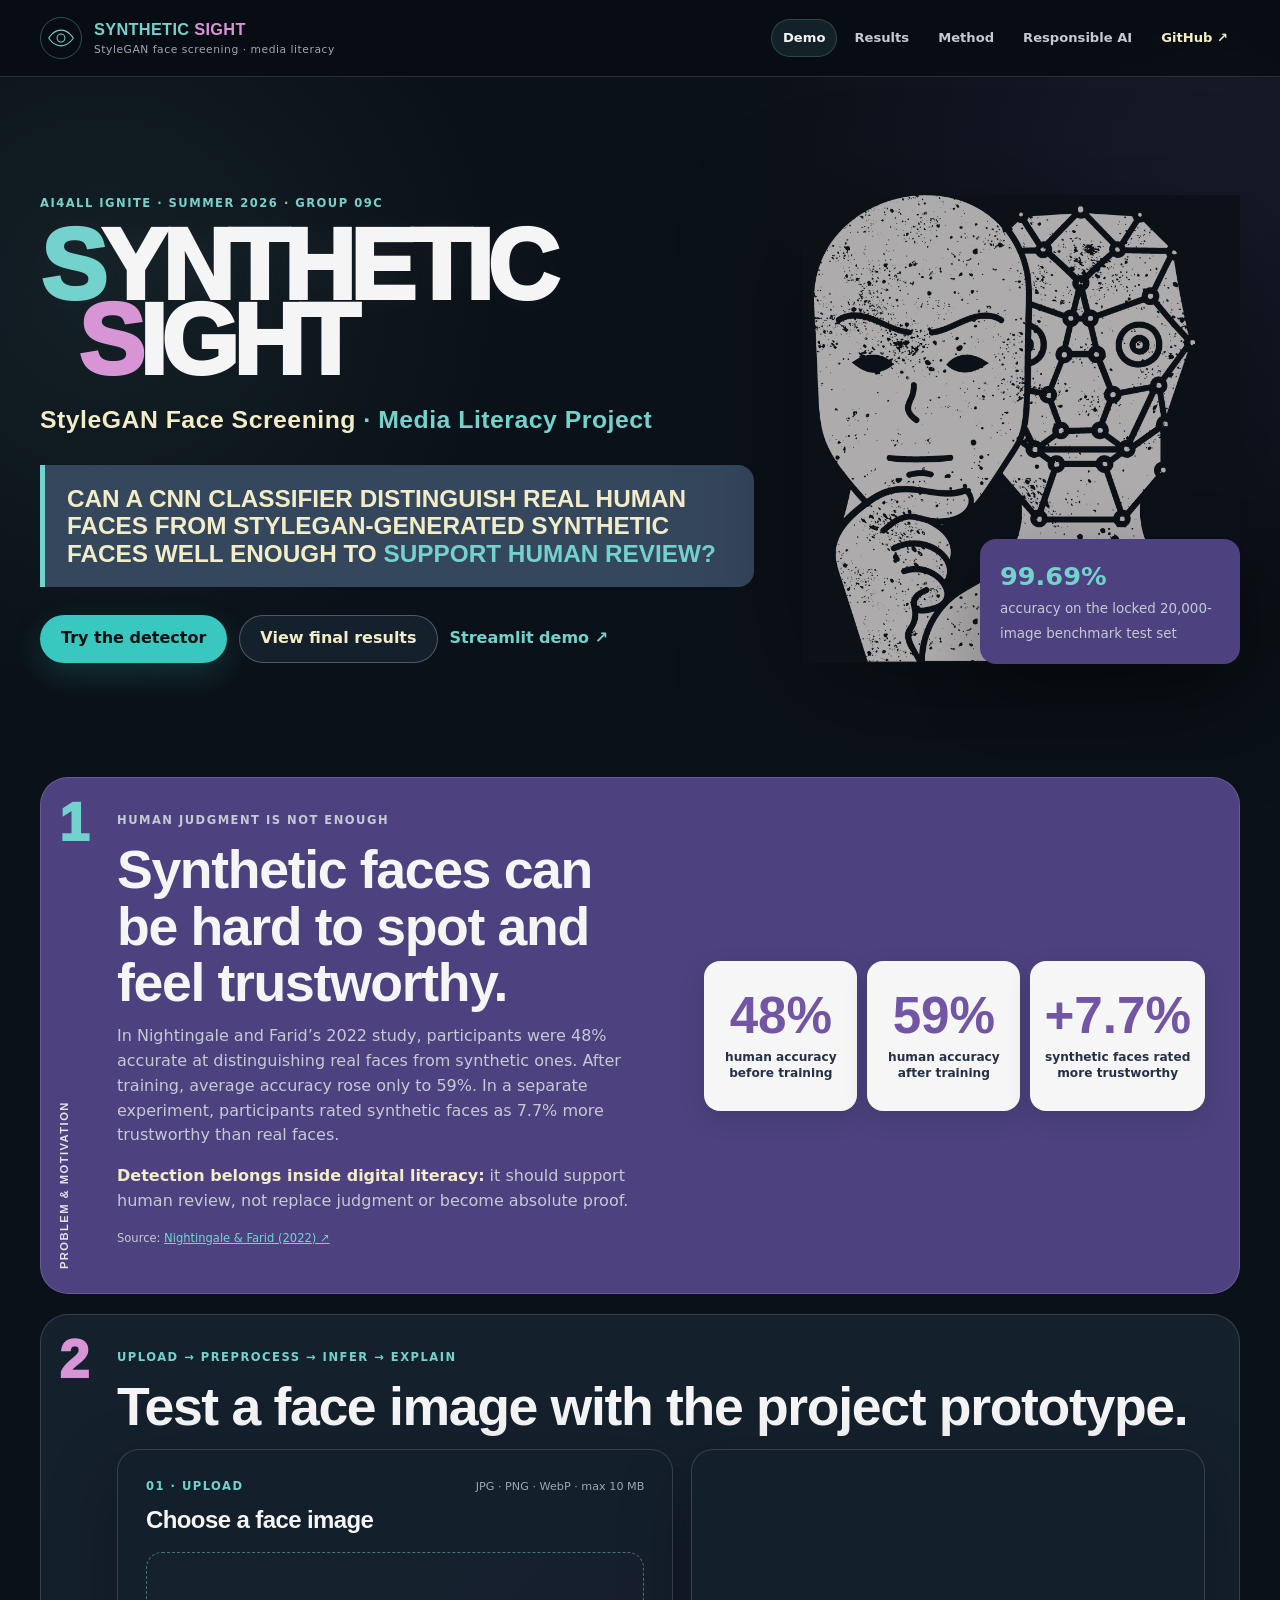
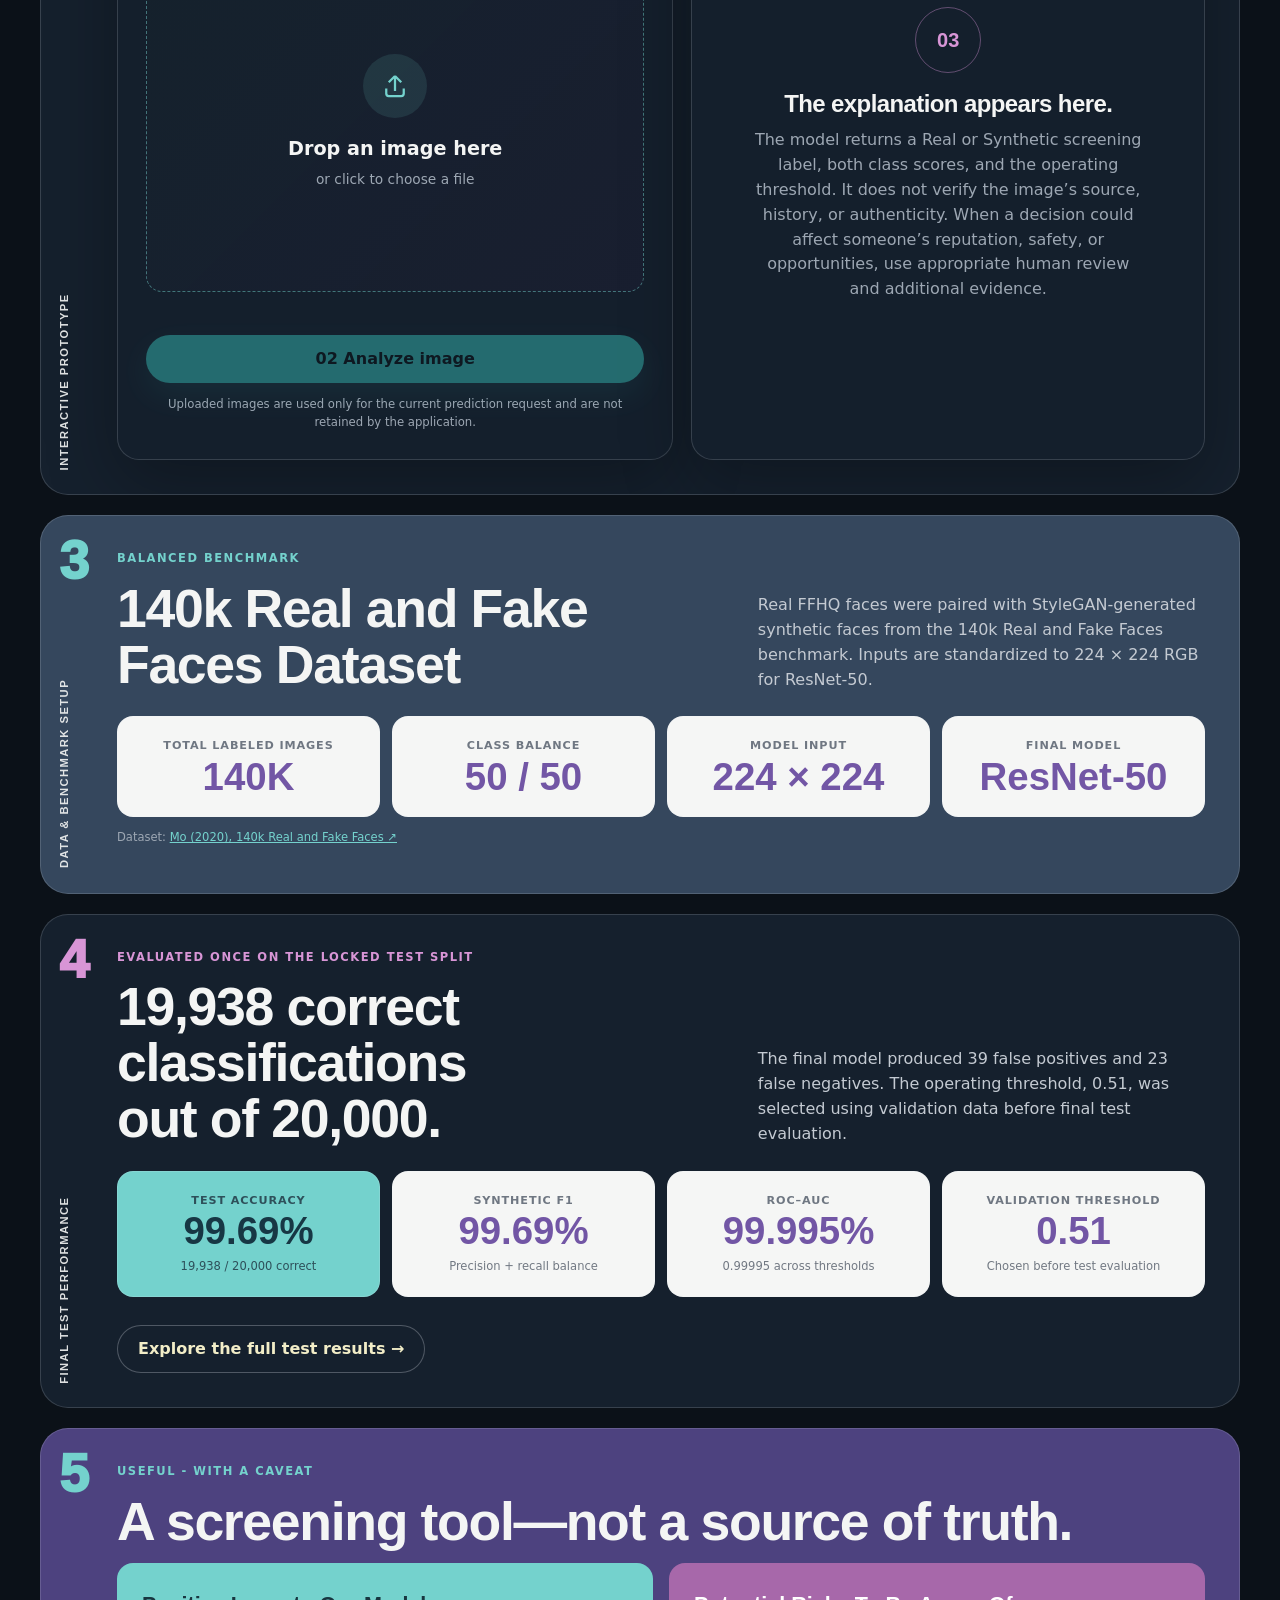
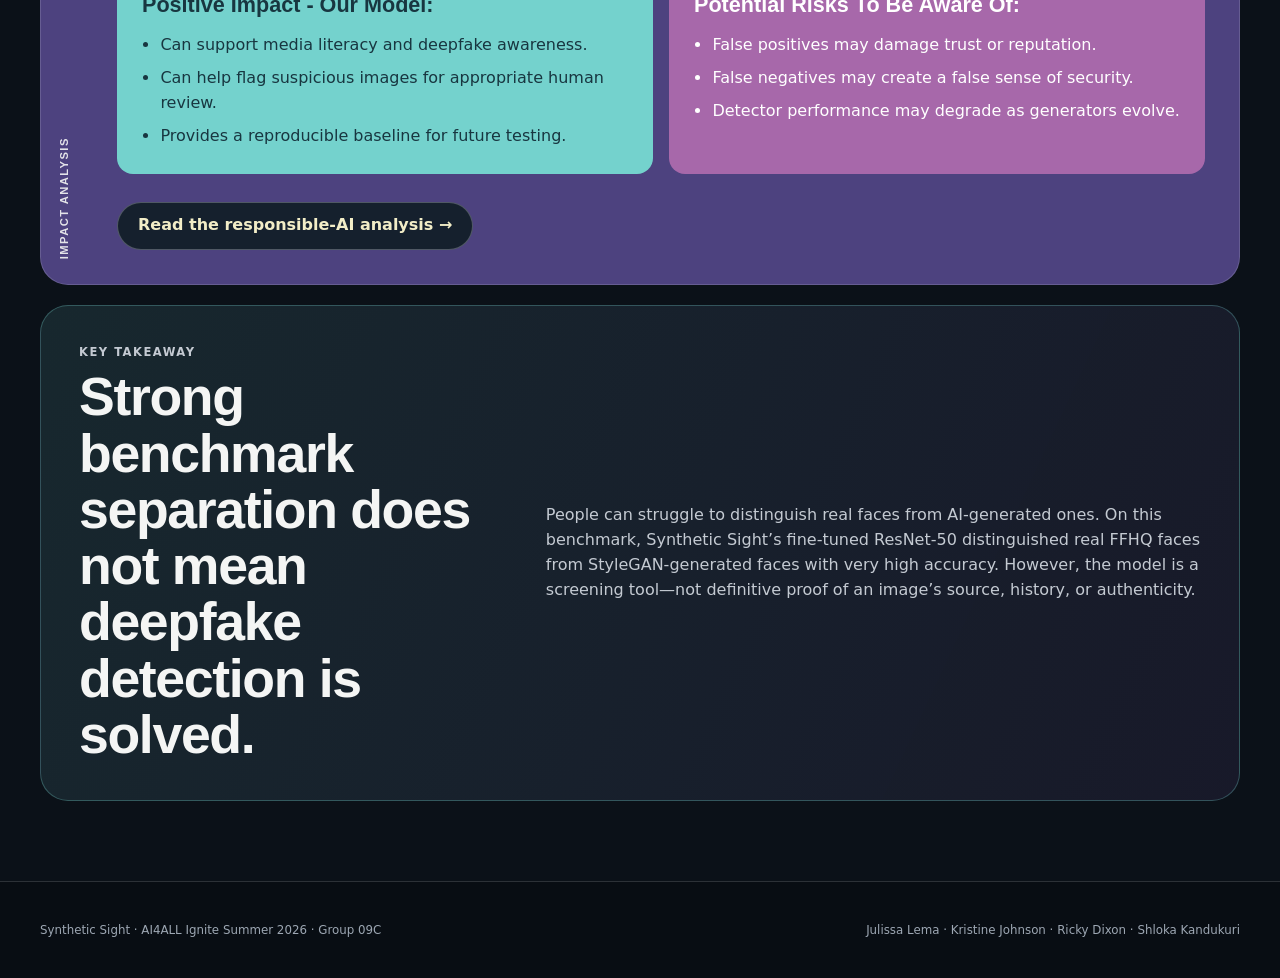
==== commit 8d4c81c9: "Remove evaluation note from published homepage" ====
--- a/docs/index.html
+++ b/docs/index.html
@@ -207,10 +207,10 @@
           selected using validation data before final test evaluation.</p>
       </div>
 
-      <p class="evaluation-note">
+      <!-- <p class="evaluation-note">
         To keep evaluation honest, training, validation, and test images were kept separate. The 0.51 decision threshold
         was chosen using validation data before the model was evaluated once on the held-out 20,000-image test set.
-      </p>
+      </p> -->
 
       <div class="metric-grid" aria-label="Final model performance">
         <article class="metric-card metric-primary"><span>Test accuracy</span><strong>99.69%</strong>
